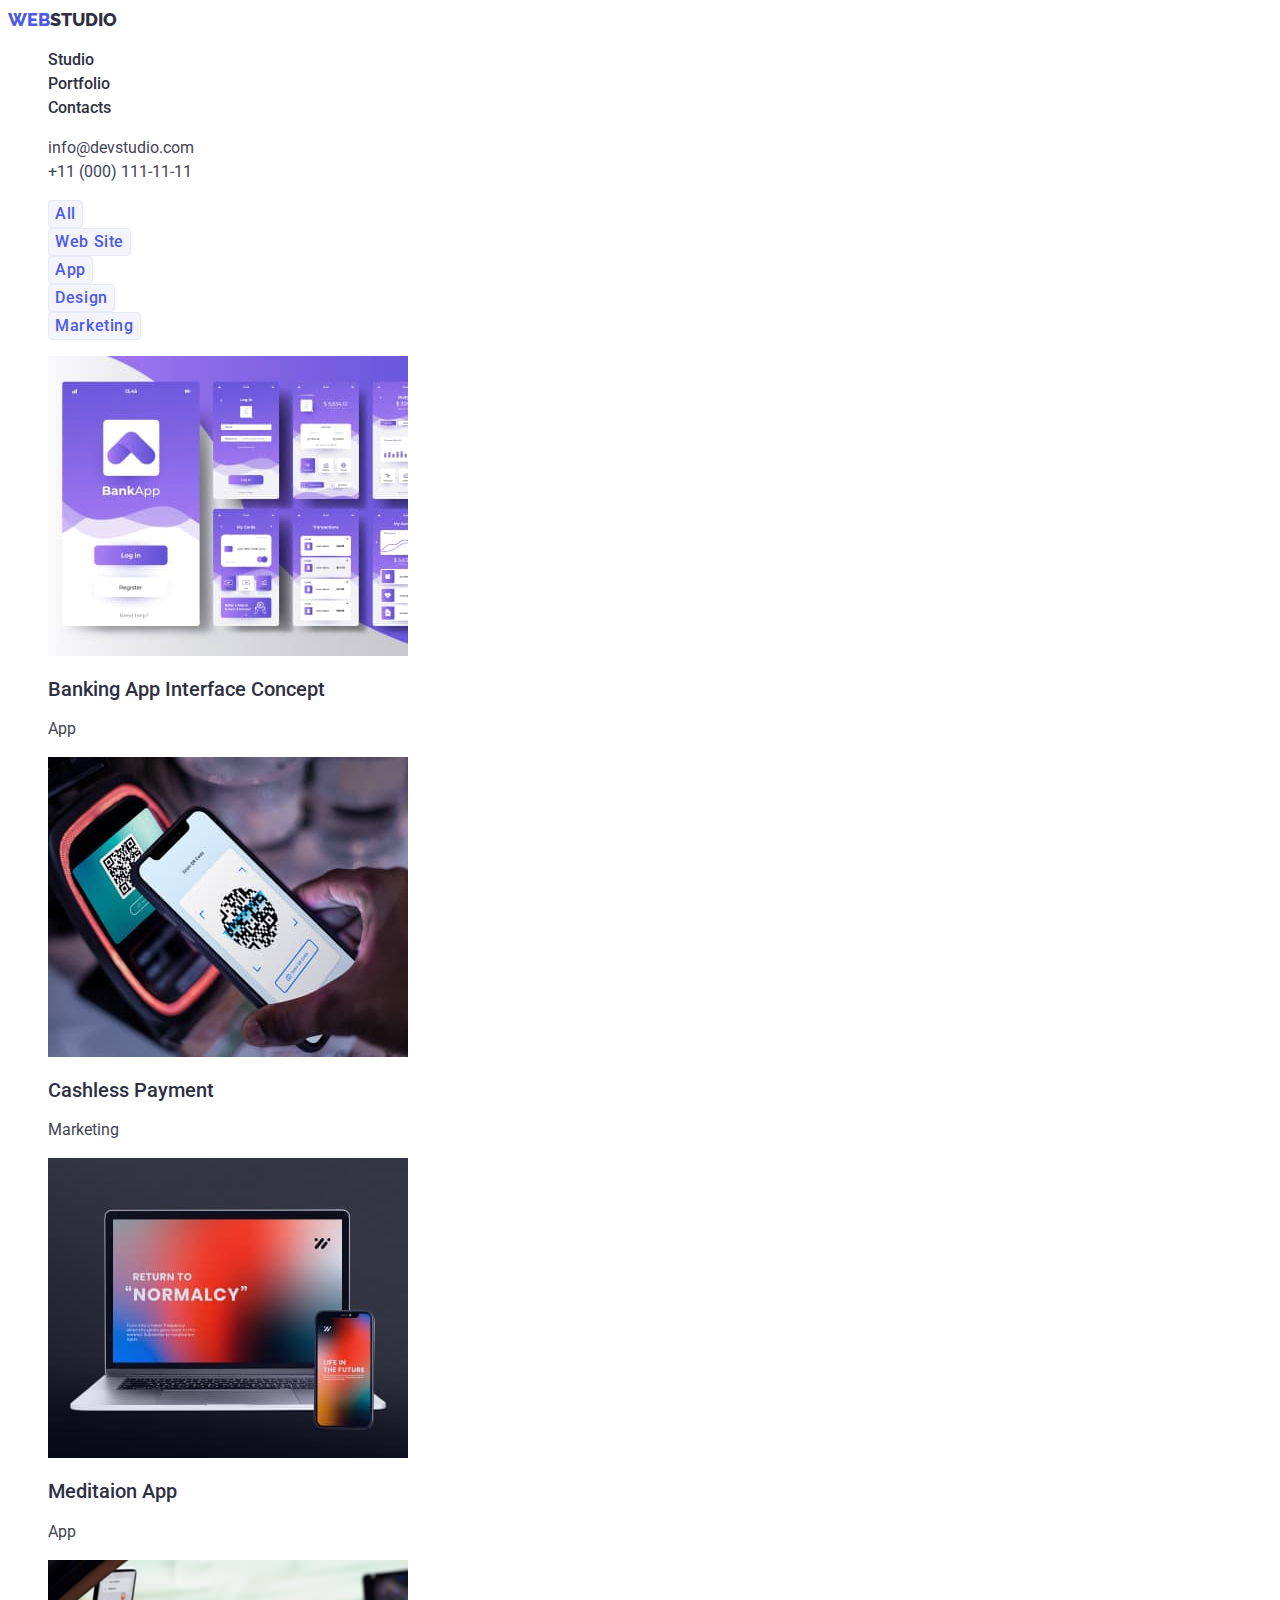
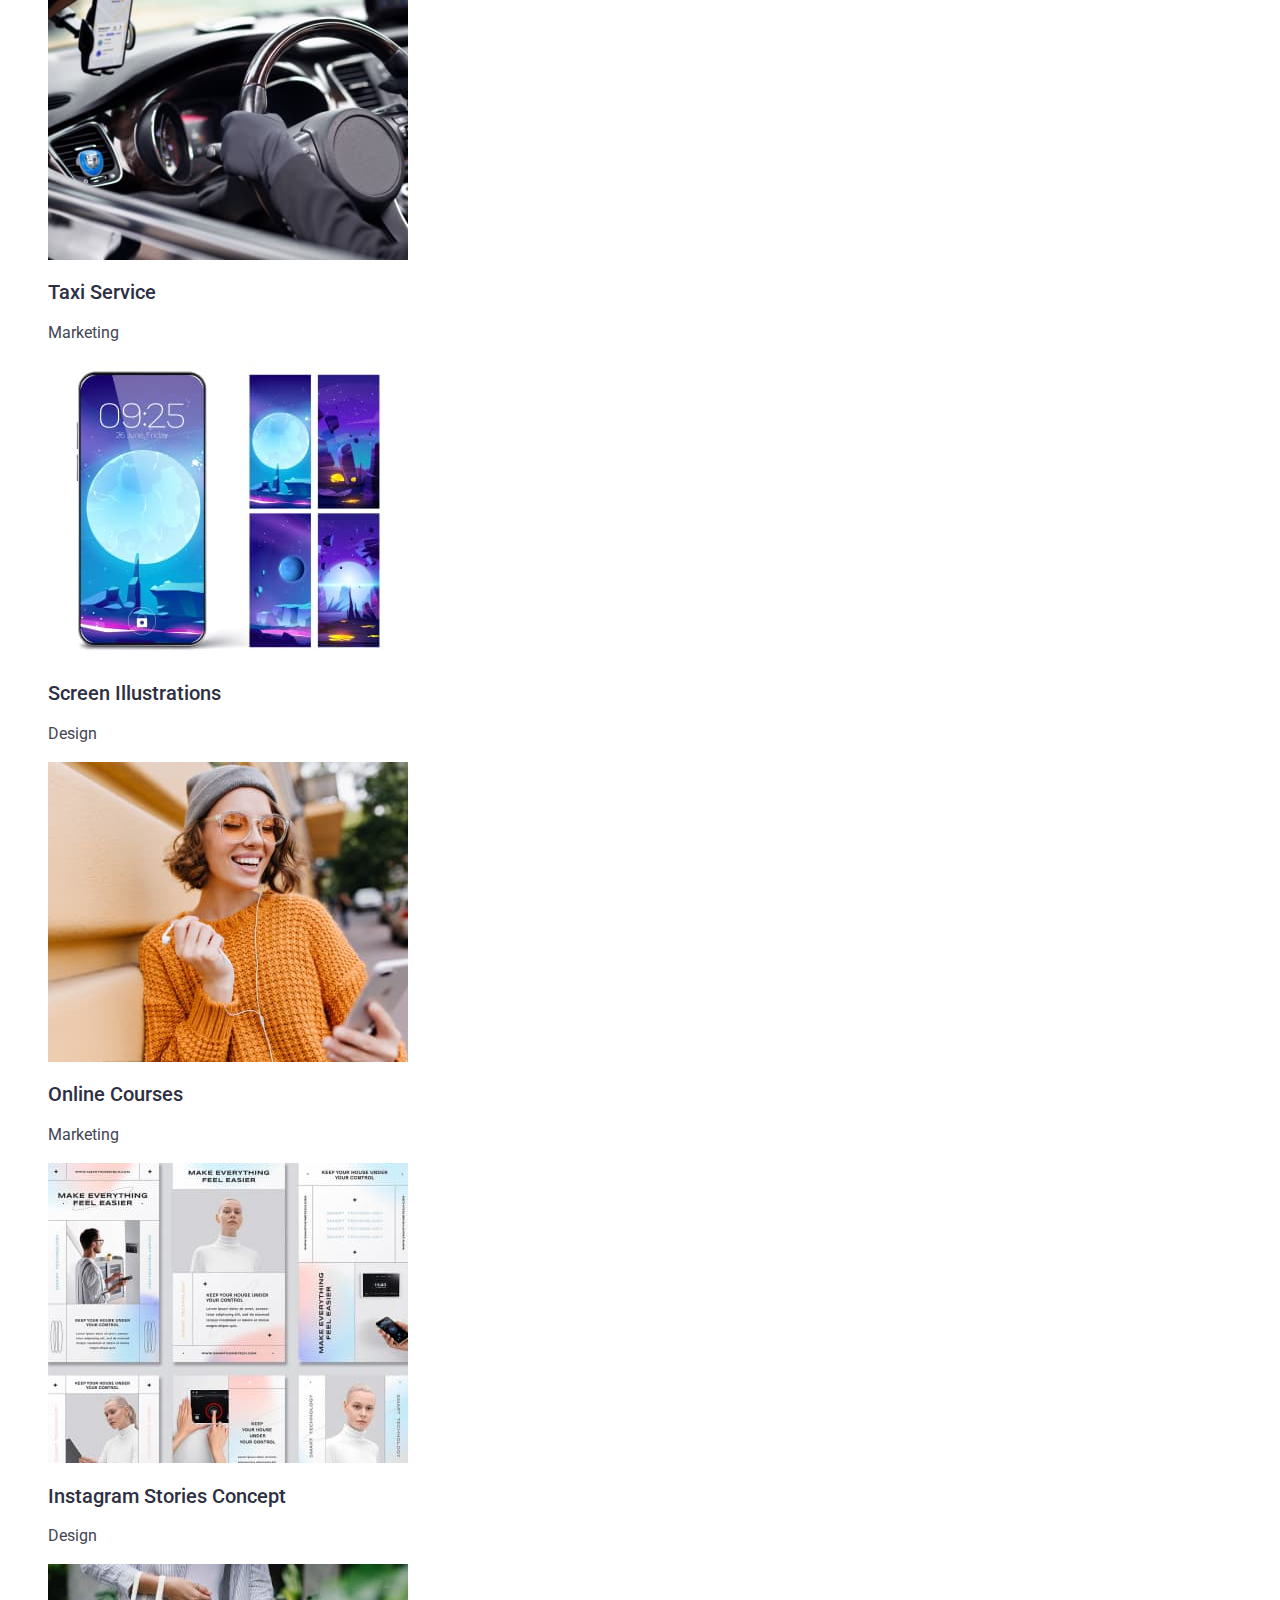
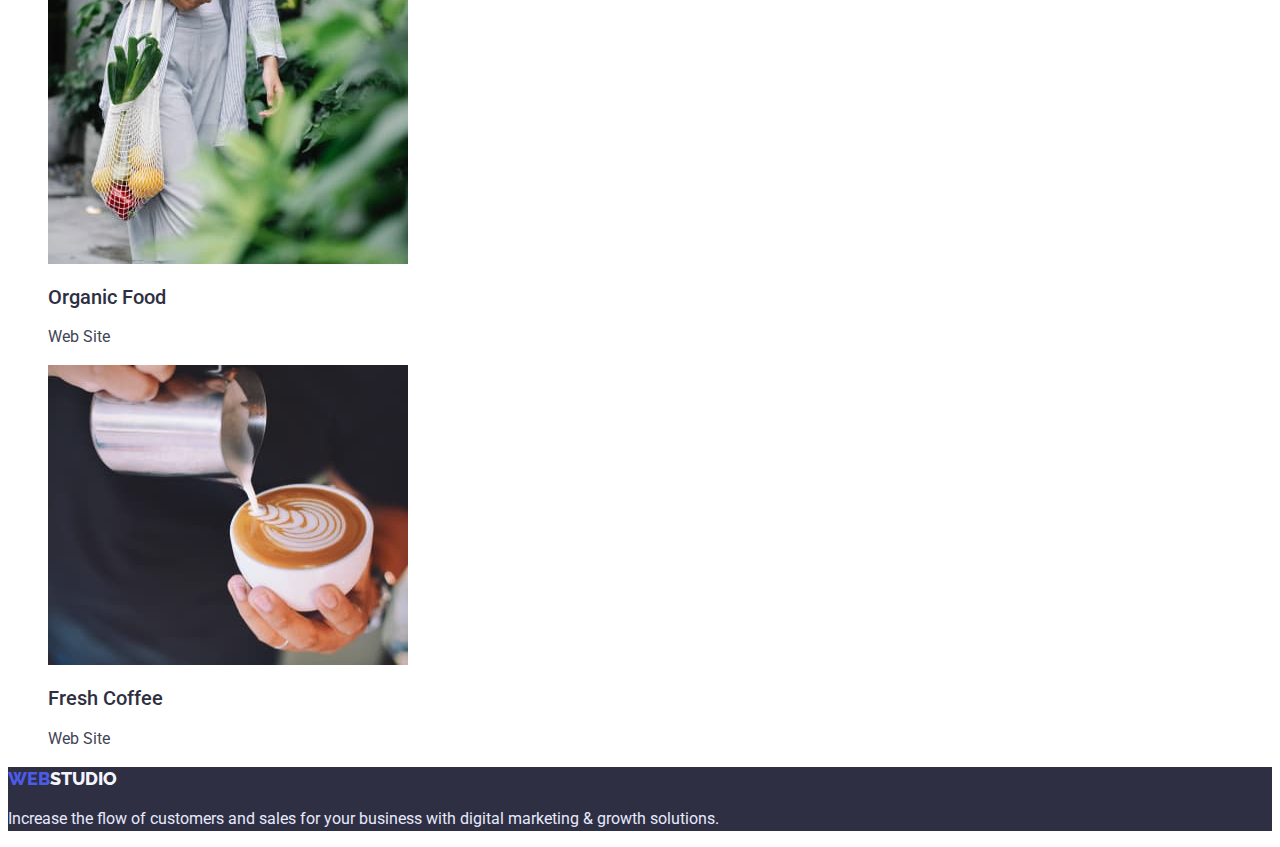
==== portfolio.html @ f4bda00a "Clone HW №2" ====
<!DOCTYPE html>
<html lang="en">
<head>
    <meta charset="UTF-8">
    <meta http-equiv="X-UA-Compatible" content="IE=edge">
    <meta name="viewport" content="width=device-width, initial-scale=1.0">
    <title>Portfolio</title>
    <!-- ====================== Attaching text styles. ====================== -->
    <link rel="preconnect" href="https://fonts.googleapis.com">
    <link rel="preconnect" href="https://fonts.gstatic.com" crossorigin>
    <link href="https://fonts.googleapis.com/css2?family=Raleway:wght@800&family=Roboto:wght@400;500;700;900&display=swap"
        rel="stylesheet">
    <!-- ====================== Attaching a styles file. ====================== -->
    <link rel="stylesheet" href="./css/styles.css">
</head>

<body class="page">
    
    <!-- ====================== Page header! ====================== -->
    <header class="page-header">

        <!-- Main navigation -->
        <nav>
            
            <!-- ====================== logo created as a text ====================== -->
            <a href="./index.html" class="link"><span class="logo-web">Web</span><span class="logo-studio-h">Studio</span></a>

            <!-- Main page navigation -->
            <ul class="site-nav link">
                <li><a href="./index.html" class="link medium-text">Studio</a></li>
                <li><a href="./portfolio.html" class="link medium-text">Portfolio</a></li>
                <li><a href="" class="link medium-text">Contacts</a></li>
            </ul>

        </nav>

        <!-- ====================== Contacts ====================== -->
       <address class="adress-nav">

            <ul class="auth-nav link">
                <li><a href="mailto:info@devstudio.com" class="link small-text">info@devstudio.com</a></li>
                <li><a href="tel:+110001111111" class="link small-text">+11 (000) 111-11-11</a></li>
            </ul>

       </address>

    </header>

    <!-- ====================== Main oraginal conten ====================== -->
    <main>

        <!-- ====================== Main section ====================== -->
        <section>

            <!-- ====================== Top menu filter ====================== -->
        <ul class="link">
            <li><button type="button" class="button-nav button-text">All</button></li>
            <li><button type="button" class="button-nav button-text">Web Site</button></li>
            <li><button type="button" class="button-nav button-text">App</button></li>
            <li><button type="button" class="button-nav button-text">Design</button></li>
            <li><button type="button" class="button-nav button-text">Marketing</button></li>
        </ul>
        
        <!-- Portfolio cards space -->
        <ul class="link">
            <li>
                <img src="./images/portfolio/bank-app.jpg" alt="banking applications" width="360" height="300">
                <h2 class="title-third">Banking App Interface Concept</h2>
                <p class="small-text">App</p>
            </li>
            <li>
                <img src="./images/portfolio/mobile-in-car.jpg" alt="mobile payments in the car" width="360" height="300">
                <h2 class="title-third">Cashless Payment</h2>
                <p class="small-text">Marketing</p>
            </li>
            <li>
                <img src="./images/portfolio/laptop.jpg" alt="laptop and phone" width="360" height="300">
                <h2 class="title-third">Meditaion App</h2>
                <p class="small-text">App</p>
            </li>
            <li>
                <img src="./images/portfolio/steering-wheel.jpg" alt="hands on the steering wheel" width="360" height="300">
                <h2 class="title-third">Taxi Service</h2>
                <p class="small-text">Marketing</p>
            </li>
            <li>
                <img src="./images/portfolio/mobile-pic.jpg" alt="pictures on the phone screen" width="360" height="300">
                <h2 class="title-third">Screen Illustrations</h2>
                <p class="small-text">Design</p>
            </li>
            <li>
                <img src="./images/portfolio/young-girl.jpg" alt="a girl with a phone in her hand" width="360" height="300">
                <h2 class="title-third">Online Courses</h2>
                <p class="small-text">Marketing</p>
            </li>
            <li>
                <img src="./images/portfolio/portret-pic.jpg" alt="design of stories for Instagram" width="360" height="300">
                <h2 class="title-third">Instagram Stories Concept</h2>
                <p class="small-text">Design</p>
            </li>
            <li>
                <img src="./images/portfolio/mesh-beg.jpg" alt="food in a mesh bag" width="360" height="300">
                <h2 class="title-third">Organic Food</h2>
                <p class="small-text">Web Site</p>
            </li>
            <li>
                <img src="./images/portfolio/cup-of-coffee.jpg" alt="cup of coffee in hand" width="360" height="300">
                <h2 class="title-third">Fresh Coffee</h2>
                <p class="small-text">Web Site</p>
            </li>
        </ul>
        </section>
        
    </main>

     <!-- ====================== Page footer! ====================== -->
     <footer class="bg-color-h-f">
        <a href="./index.html" class="link"><span class="logo-web">Web</span><span class="logo-studio-f">Studio</span></a>
        <p class="footer-text">
            Increase the flow of customers and sales for your business with digital marketing & growth solutions.
        </p>
    </footer>
</body>
</html>
---- css/styles.css ----
/* ====================== Stule Guide (colors) ====================== */

/* ====================== Оголошуємо змінні CSS ====================== */
:root {
    --primary-brand-color: #4D5AE5;
    --pressed-state-color: #404BBF;
    --hero-text-color: #ffffff;
    --dark-color: #2E2F42;
    --success-color: #31D0AA;
    --text-color: #434455;
    --subtle-text-color: #8E8F99;
    --accent-color: #E7E9FC;
    --light-colors: #F4F4FD;
    
}

/* ====================== Body global stylea ====================== */
body {
    font-family: 'roboto', sans-serif;
    color: var(--dark-color);
}

/* ====================== Text Guide ====================== */

/* Global main paramrters for text */
.main-text-style {
    font-style: normal;
    letter-spacing: 0.02em;
}

/* H1 style */
.title-first {
    font-size: 56px;
    line-height: 1.15;    
    color: var(--hero-text-color);
}

/* H2 style */
.title-second {
    font-size: 36px;
    line-height: 1.11;
    text-transform: capitalize;   
}

/* H3 style */
.title-third {
    font-weight: 500;
    font-size: 20px;
    line-height: 1.2;
}

/* Body text style */
.small-text {
    
    font-size: 16px;
    line-height: 1.5;
    color: var(--text-color);
}

/* Body text style */
.medium-text {
    font-weight: 500;
    font-size: 16px;
    line-height: 1.5;
    color: var(--dark-color);
}

/* Footer text */
.footer-text {
    
    font-size: 16px;
    line-height: 1.5;
    color: var(--accent-color);
}

/* ====================== main page hero button ====================== */

/* Button text style */
.button-text {
    font-family: 'Roboto', sans-serif;
    font-weight: 500;
    font-size: 16px;
    line-height: 1.5;
    letter-spacing: 0.04em; 
    color: var(--primary-brand-color);
}

/* Hero-button text style */
.hero-button {
    font-weight: 500;
    font-size: 16px;
    line-height: 1.5;
    letter-spacing: 0.04em; 
    color: var(--hero-text-color);
    background-color: var(--primary-brand-color);
    border: none;
    cursor: pointer;
}
/* ====================== logo ====================== */
.logo-web {
    font-family: 'Raleway', sans-serif;
    font-style: normal;
    font-weight: 800;
    font-size: 18px;
    line-height: 1.33;
    color: var(--primary-brand-color); 
    text-transform: uppercase;
}

.logo-studio-h {
    font-family: 'Raleway', sans-serif;
    font-style: normal;
    font-weight: 800;
    font-size: 18px;
    line-height: 1.33;
    color: var(--dark-color);
    text-transform: uppercase;
}

.logo-studio-f {
    font-family: 'Raleway', sans-serif;
    font-style: normal;
    font-weight: 800;
    font-size: 18px;
    line-height: 1.33;
    color: var(--light-colors);
    text-transform: uppercase;
}


/* ====================== BG section Colors ====================== */
/* Page header style */
.bg-color-h-f {
    background-color: var(--dark-color);
}

/* BG section Our Team */
.our-team-colors-bg {
    background-color: var(--light-colors);
}


/* ====================== Link ====================== */
/* Link style */
.link {
    font-style: normal;
    text-decoration: none;
    list-style: none;
}
/* ====================== Site Navigation ====================== */

.site-nav .link:hover,
.site-nav .link:focus {
    color: var(--dark-color);
}

/* A highlighted link to the active page */
.site-nav .carrent {
    color: green;
}

/* ====================== Adress Activation ====================== */

.adress-nav .link:hover,
.adress-nav .link:focus {
    color: var(--primary-brand-color);
}

/* ====================== Portfolio button menu navigation ====================== */

.button-nav {
    color: var(--primary-brand-color);
    background-color: var(--light-colors);
    border: 1px solid #E7E9FC;
    border-radius: 4px;
    cursor: pointer;
    font-family: 'Roboto', sans-serif;
}

.button-nav:hover,
.button-nav:focus {
    color: var(--hero-text-color);
    background-color: var(--pressed-state-color);
    border: none;
}
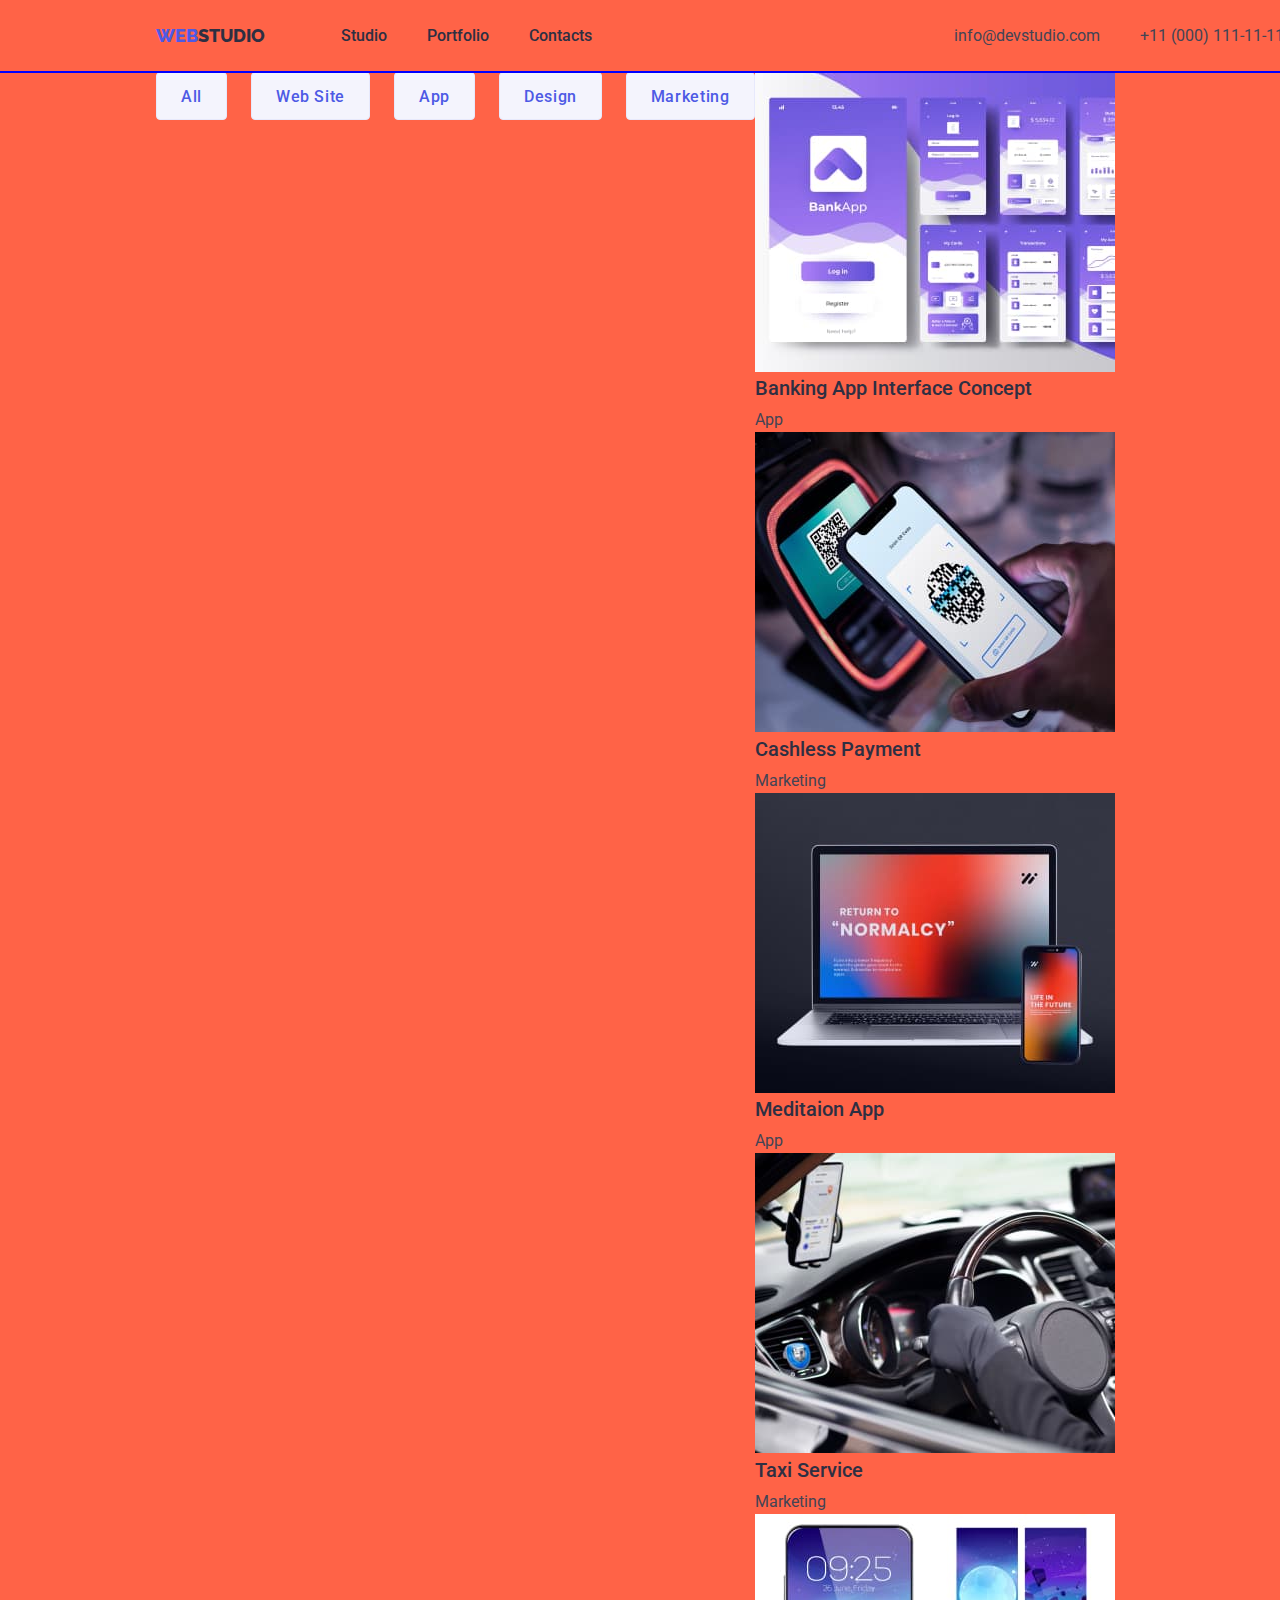
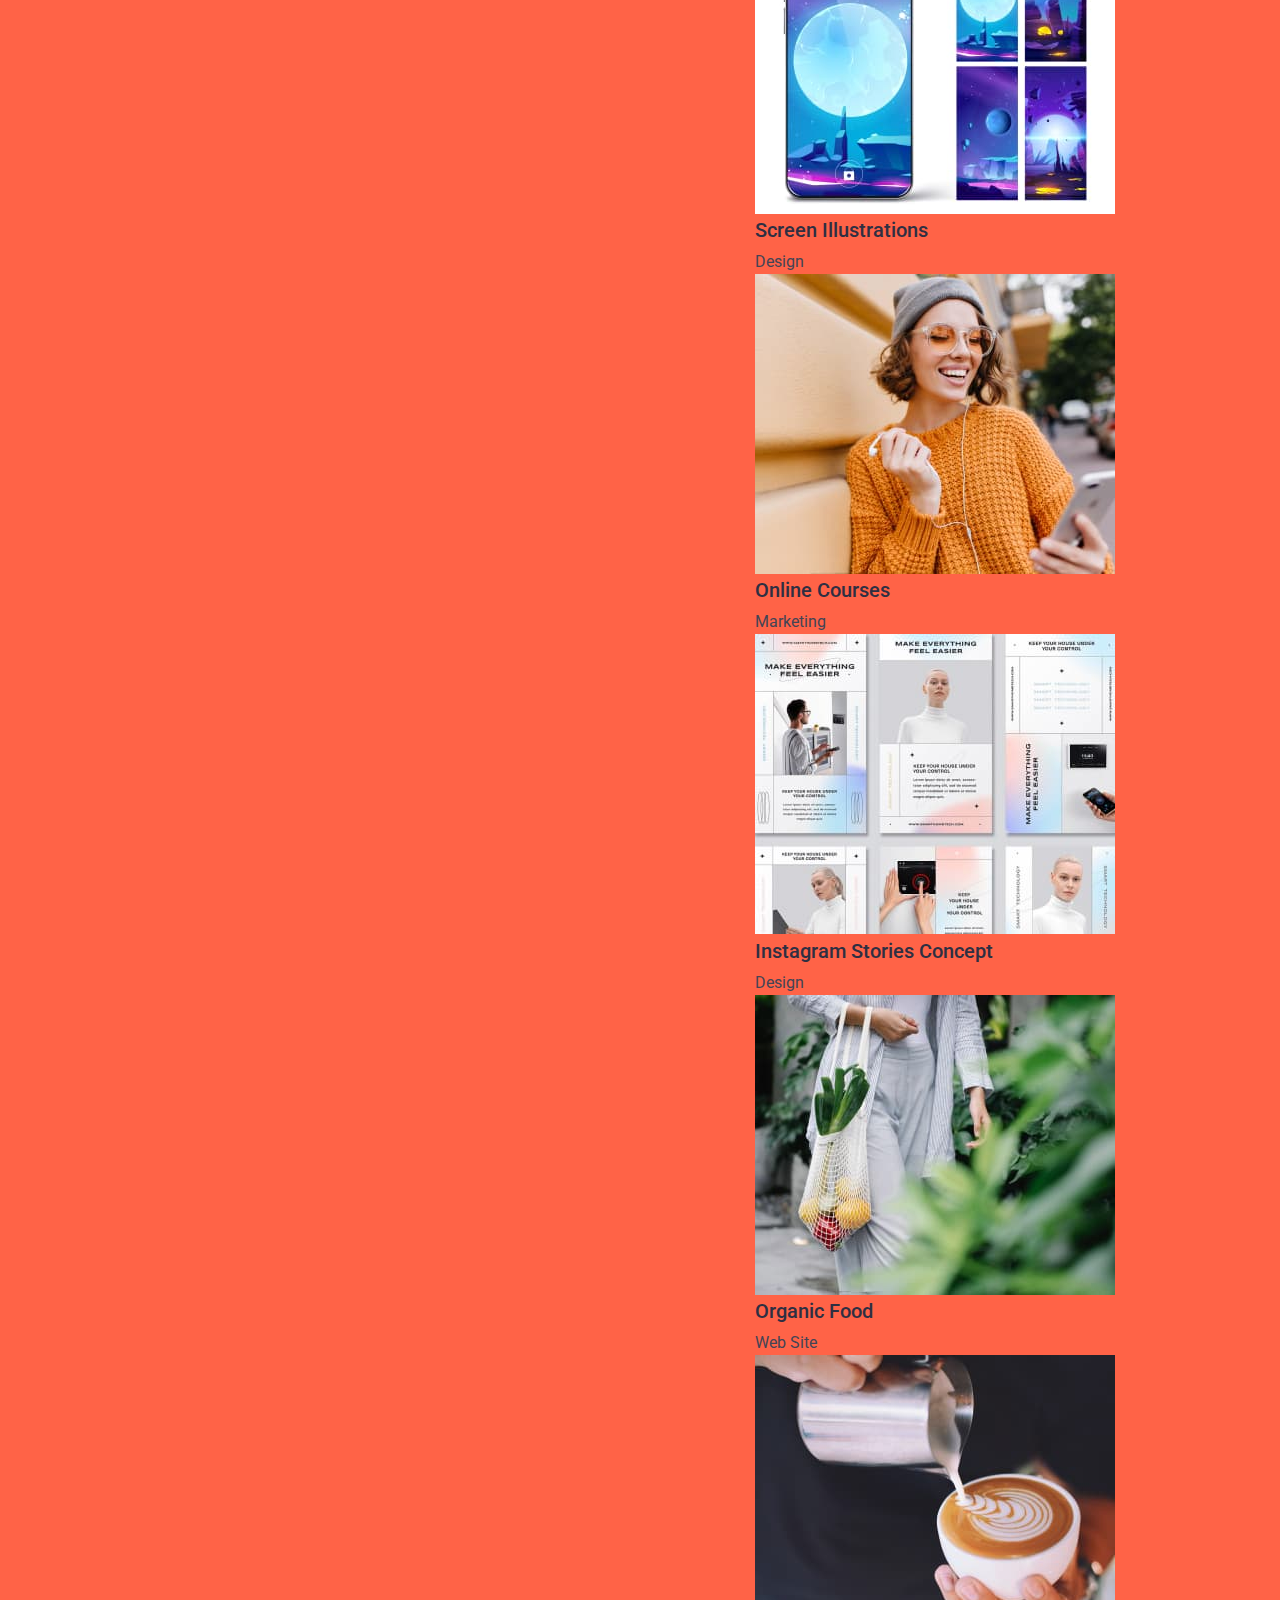
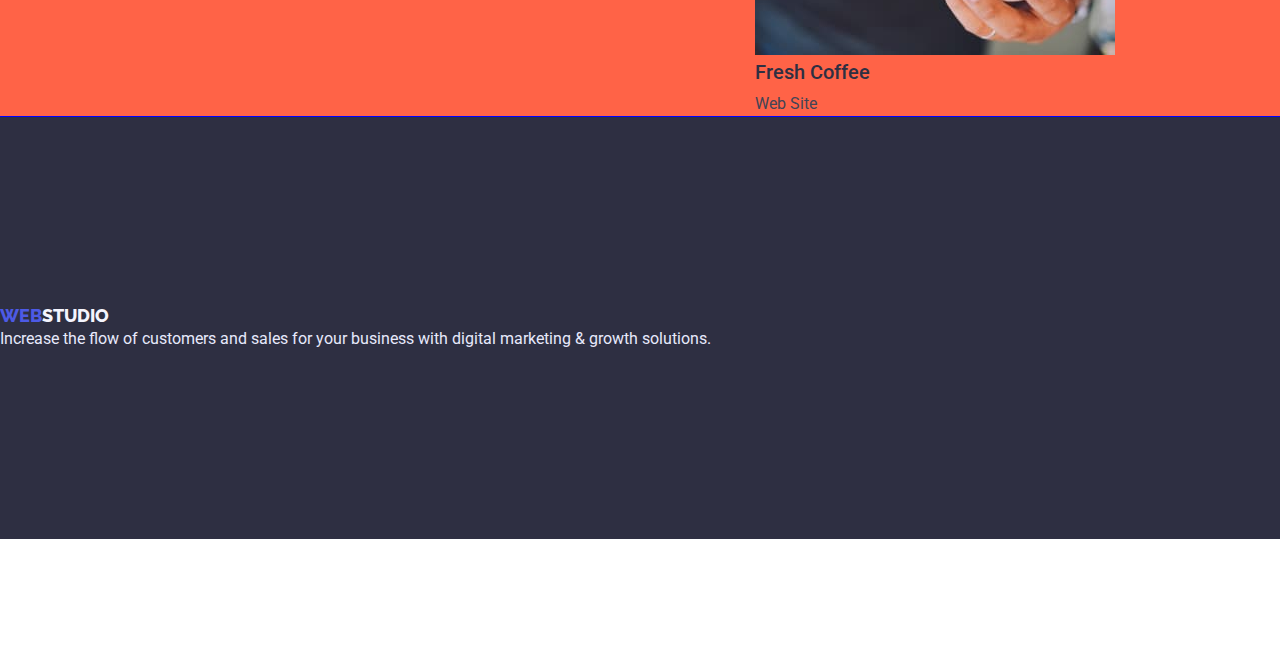
==== commit 7be08e43: "3/4 ГОЛОВНОЇ СТОРІНКИ" ====
--- a/portfolio.html
+++ b/portfolio.html
@@ -4,12 +4,14 @@
     <meta charset="UTF-8">
     <meta http-equiv="X-UA-Compatible" content="IE=edge">
     <meta name="viewport" content="width=device-width, initial-scale=1.0">
-    <title>Portfolio</title>
+    <title>goit-markup-hw-03</title>
     <!-- ====================== Attaching text styles. ====================== -->
     <link rel="preconnect" href="https://fonts.googleapis.com">
     <link rel="preconnect" href="https://fonts.gstatic.com" crossorigin>
     <link href="https://fonts.googleapis.com/css2?family=Raleway:wght@800&family=Roboto:wght@400;500;700;900&display=swap"
         rel="stylesheet">
+    <!-- ====================== Normalization. ====================== -->    
+    <link rel="stylesheet" href="https://cdnjs.cloudflare.com/ajax/libs/modern-normalize/1.1.0/modern-normalize.min.css">
     <!-- ====================== Attaching a styles file. ====================== -->
     <link rel="stylesheet" href="./css/styles.css">
 </head>
@@ -18,47 +20,47 @@
     
     <!-- ====================== Page header! ====================== -->
     <header class="page-header">
-
-        <!-- Main navigation -->
-        <nav>
+        <!-- ====================== Main navigation ====================== -->
+                  
+        <div class="main-nav container">
+            <nav class="main-nav">
+                <!-- ====================== logo created as a text ====================== -->
+                <a href="./index.html" class="link"><span class="logo-web">Web</span><span class="logo-studio-h">Studio</span></a>
             
-            <!-- ====================== logo created as a text ====================== -->
-            <a href="./index.html" class="link"><span class="logo-web">Web</span><span class="logo-studio-h">Studio</span></a>
-
-            <!-- Main page navigation -->
-            <ul class="site-nav link">
-                <li><a href="./index.html" class="link medium-text">Studio</a></li>
-                <li><a href="./portfolio.html" class="link medium-text">Portfolio</a></li>
-                <li><a href="" class="link medium-text">Contacts</a></li>
-            </ul>
-
-        </nav>
-
-        <!-- ====================== Contacts ====================== -->
-       <address class="adress-nav">
-
-            <ul class="auth-nav link">
-                <li><a href="mailto:info@devstudio.com" class="link small-text">info@devstudio.com</a></li>
-                <li><a href="tel:+110001111111" class="link small-text">+11 (000) 111-11-11</a></li>
-            </ul>
-
-       </address>
-
-    </header>
+                    <!-- ====================== Main page navigation ====================== -->
+                    <ul class="site-nav link">
+                        <li class="item"><a href="./index.html" class="link medium-text">Studio</a></li> 
+                        <li class="item"><a href="./portfolio.html" class="link medium-text">Portfolio</a></li>
+                        <li class="item"><a href="" class="link medium-text">Contacts</a></li>
+                    </ul>
+            </nav>
+                    
+                    <!-- ====================== Contacts ====================== -->
+            
+            <address class="adress-nav">
+                
+                    <ul class="auth-nav link">
+                        <li class="item"><a href="mailto:info@devstudio.com" class="link small-text carrent">info@devstudio.com</a></li>
+                         <li class="item"><a href="tel:+110001111111" class="link small-text carrent">+11 (000) 111-11-11</a></li>
+                    </ul>
+                
+            </address>
+        </div >
+        
 
     <!-- ====================== Main oraginal conten ====================== -->
     <main>
 
         <!-- ====================== Main section ====================== -->
-        <section>
+        <section class="container">
 
             <!-- ====================== Top menu filter ====================== -->
-        <ul class="link">
-            <li><button type="button" class="button-nav button-text">All</button></li>
-            <li><button type="button" class="button-nav button-text">Web Site</button></li>
-            <li><button type="button" class="button-nav button-text">App</button></li>
-            <li><button type="button" class="button-nav button-text">Design</button></li>
-            <li><button type="button" class="button-nav button-text">Marketing</button></li>
+        <ul class="btm link">
+            <li class="item"><button type="button" class="button-nav button-text">All</button></li>
+            <li class="item"><button type="button" class="button-nav button-text">Web Site</button></li>
+            <li class="item"><button type="button" class="button-nav button-text">App</button></li>
+            <li class="item"><button type="button" class="button-nav button-text">Design</button></li>
+            <li class="item"><button type="button" class="button-nav button-text">Marketing</button></li>
         </ul>
         
         <!-- Portfolio cards space -->
--- a/css/styles.css
+++ b/css/styles.css
@@ -15,11 +15,40 @@
 }
 
 /* ====================== Body global stylea ====================== */
+html {
+    box-sizing: border-box;
+}
+
+*,
+*::before,
+*::after {
+    box-sizing: inherit;
+}
+
 body {
     font-family: 'roboto', sans-serif;
     color: var(--dark-color);
 }
 
+h1, h2, h3, p {
+    margin-top: 0px;
+    margin-bottom: 0px;
+}
+
+ul, ol {
+    margin-top: 0px;
+    margin-bottom: 0px;
+    padding-left: 0px;
+}
+
+.section {
+    padding-top: 0px;
+    padding-bottom: 120px;
+}
+
+.section-title-center {
+    text-align: center;
+}
 /* ====================== Text Guide ====================== */
 
 /* Global main paramrters for text */
@@ -29,14 +58,29 @@
 }
 
 /* H1 style */
-.title-first {
+.hero-title {
+    
+    margin-top: 0px;
+    margin-bottom: 0px;
     font-size: 56px;
     line-height: 1.15;    
     color: var(--hero-text-color);
+    
+
+    
+    
+    /* background-color: red; */
+}
+
+.fool-title {
+    padding-bottom: 48px;
 }
 
 /* H2 style */
 .title-second {
+    padding-top: 120px;
+    padding-bottom: 72px;
+
     font-size: 36px;
     line-height: 1.11;
     text-transform: capitalize;   
@@ -44,6 +88,8 @@
 
 /* H3 style */
 .title-third {
+    margin-top: 0px;
+    margin-bottom: 8px;
     font-weight: 500;
     font-size: 20px;
     line-height: 1.2;
@@ -51,13 +97,15 @@
 
 /* Body text style */
 .small-text {
-    
+    margin-top: 0px;
+    margin-bottom: 0px;
+
     font-size: 16px;
     line-height: 1.5;
     color: var(--text-color);
 }
 
-/* Body text style */
+/* Body text style 2 */
 .medium-text {
     font-weight: 500;
     font-size: 16px;
@@ -87,6 +135,13 @@
 
 /* Hero-button text style */
 .hero-button {
+    display: block;
+    margin-left: auto;
+    margin-right: auto;
+    /* margin-bottom: 120px; */
+    padding: 16px 32px;
+
+
     font-weight: 500;
     font-size: 16px;
     line-height: 1.5;
@@ -131,6 +186,9 @@
 /* ====================== BG section Colors ====================== */
 /* Page header style */
 .bg-color-h-f {
+    padding-top: 188px;
+    padding-bottom: 188px;
+    margin-bottom: 120px;
     background-color: var(--dark-color);
 }
 
@@ -146,35 +204,160 @@
     font-style: normal;
     text-decoration: none;
     list-style: none;
+    padding: 0px;
+    margin: 0px;
 }
 /* ====================== Site Navigation ====================== */
+
+/* .container {
+    width: 1152px;
+    padding-left: 12px;
+    padding-right: 12px;
+    margin-left: auto;
+    margin-right: auto; 
+} */
+.page-header {
+    background-color: var(--light-colors);
+}
+
+.container {
+    display: flex;
+    margin-left: auto;
+    margin-right: auto;
+    padding: 0px 156px;
+    width: 1440px;
+
+
+
+    background-color: tomato;
+    outline: 1px solid blue;
+}
+
+/* Main mav */
+
+.main-nav {
+    display: flex;
+    align-items: center;
+    /* margin-left: 156px; */
+}
+
+.site-nav {
+    display: flex;
+    margin-left: 76px;
+}
+
+.site-nav .item {
+    
+    /* background-color: teal; */
+    
+}
+
+.site-nav .item + .item {
+    margin-left: 40px;
+}
+
+.site-nav .link {
+    display: block;
+    padding-top: 24px;
+    padding-bottom: 24px;
+}
 
 .site-nav .link:hover,
 .site-nav .link:focus {
-    color: var(--dark-color);
+    color: var(--primary-brand-color);
 }
 
 /* A highlighted link to the active page */
 .site-nav .carrent {
-    color: green;
-}
+    color: blue;
+}
+/* ====================== Hero ====================== */
+
+
+
+/* ====================== Section 2 Переваги ====================== */
+
+.invisible {
+    margin-top: 0px;
+    margin-bottom: 0px;
+}
+
+.privileges {
+    display: flex;
+    /* margin-bottom: 120px; */
+}
+
+.privileges .item + .item {
+    margin-left: 24px;
+}
+
+/* ====================== Section 3 What are we doing ====================== */
+
+.photo {
+    display: flex;
+}
+
+.photo .item + .item {
+    margin-left: 24px;
+}
+
+/* ====================== Section  Our Team ====================== */
+
+/* .team-cards .item + .item {
+    margin-left: 24px;
+} */
 
 /* ====================== Adress Activation ====================== */
+
+.adress-nav {
+    margin-left: auto;
+    /* margin-right: 156px; */
+    display: flex;
+}
 
 .adress-nav .link:hover,
 .adress-nav .link:focus {
     color: var(--primary-brand-color);
 }
 
+.auth-nav .item {
+    /* background-color: tomato; */
+}
+
+.auth-nav {
+    display: flex;
+}
+
+.auth-nav .link {
+    display: block;
+    padding-top: 24px;
+    padding-bottom: 24px;
+}
+.auth-nav .item + .item {
+    margin-left: 40px;
+}
 /* ====================== Portfolio button menu navigation ====================== */
 
+.btm {
+    display: flex;
+}
+
+.btm .item + .item {
+    margin-left: 24px;
+}
+
 .button-nav {
+    display: inline-block;
+    padding: 12px 24px;
+
+    height: 48px;
     color: var(--primary-brand-color);
     background-color: var(--light-colors);
     border: 1px solid #E7E9FC;
     border-radius: 4px;
     cursor: pointer;
     font-family: 'Roboto', sans-serif;
+    text-align: center;
 }
 
 .button-nav:hover,
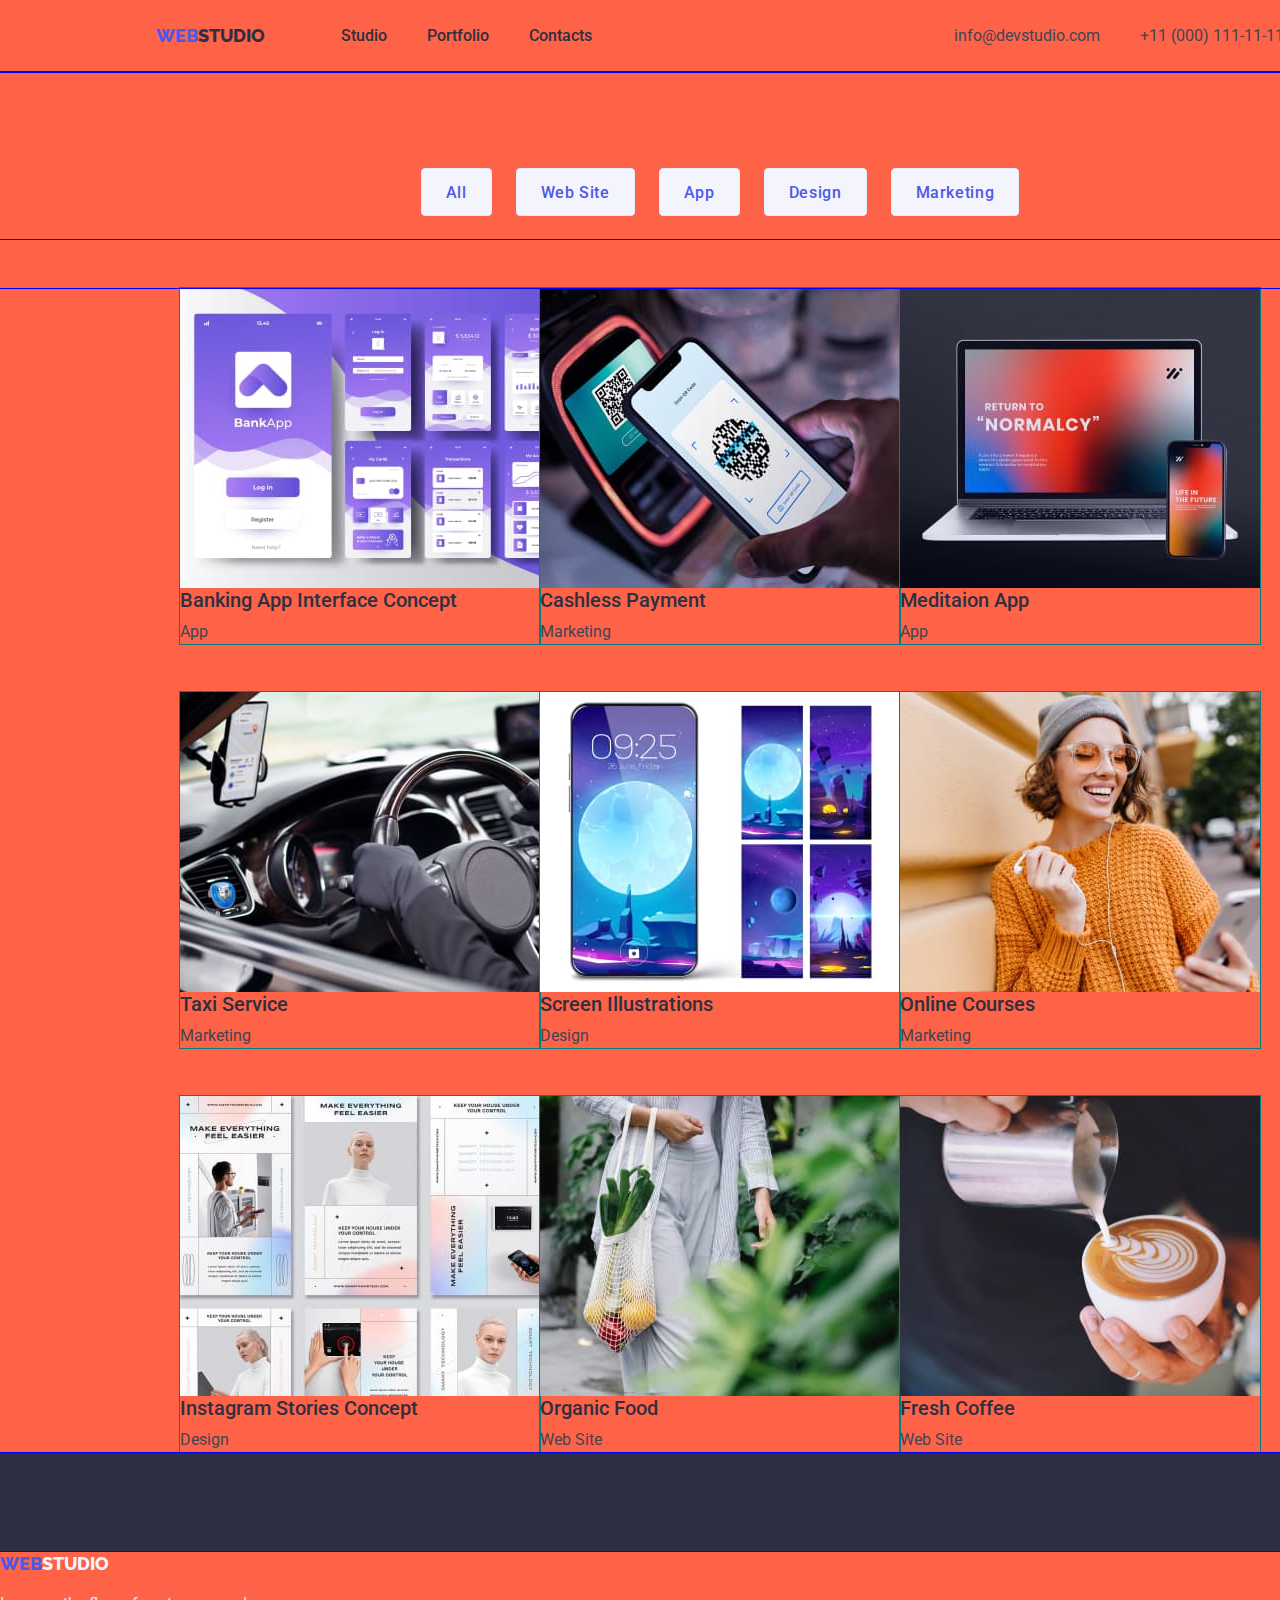
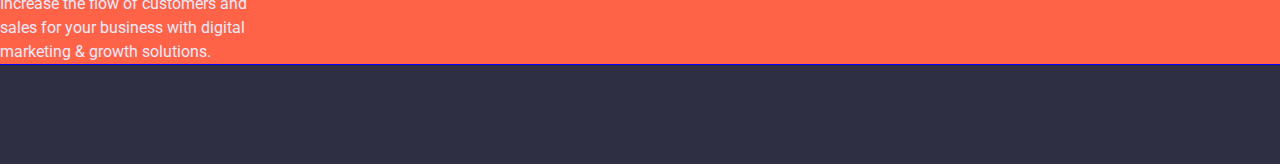
==== commit 053897b9: "2/3 Portfolio" ====
--- a/portfolio.html
+++ b/portfolio.html
@@ -52,75 +52,92 @@
     <main>
 
         <!-- ====================== Main section ====================== -->
-        <section class="container">
+        <section>
 
             <!-- ====================== Top menu filter ====================== -->
-        <ul class="btm link">
-            <li class="item"><button type="button" class="button-nav button-text">All</button></li>
-            <li class="item"><button type="button" class="button-nav button-text">Web Site</button></li>
-            <li class="item"><button type="button" class="button-nav button-text">App</button></li>
-            <li class="item"><button type="button" class="button-nav button-text">Design</button></li>
-            <li class="item"><button type="button" class="button-nav button-text">Marketing</button></li>
-        </ul>
+        <div class="container-b">
+            <ul class="btm link">
+                <li class="item"><button type="button" class="button-nav button-text">All</button></li>
+                <li class="item"><button type="button" class="button-nav button-text">Web Site</button></li>
+                <li class="item"><button type="button" class="button-nav button-text">App</button></li>
+                <li class="item"><button type="button" class="button-nav button-text">Design</button></li>
+                <li class="item"><button type="button" class="button-nav button-text">Marketing</button></li>
+            </ul>
+        </div>
         
         <!-- Portfolio cards space -->
-        <ul class="link">
-            <li>
-                <img src="./images/portfolio/bank-app.jpg" alt="banking applications" width="360" height="300">
-                <h2 class="title-third">Banking App Interface Concept</h2>
-                <p class="small-text">App</p>
-            </li>
-            <li>
-                <img src="./images/portfolio/mobile-in-car.jpg" alt="mobile payments in the car" width="360" height="300">
-                <h2 class="title-third">Cashless Payment</h2>
-                <p class="small-text">Marketing</p>
-            </li>
-            <li>
-                <img src="./images/portfolio/laptop.jpg" alt="laptop and phone" width="360" height="300">
-                <h2 class="title-third">Meditaion App</h2>
-                <p class="small-text">App</p>
-            </li>
-            <li>
-                <img src="./images/portfolio/steering-wheel.jpg" alt="hands on the steering wheel" width="360" height="300">
-                <h2 class="title-third">Taxi Service</h2>
-                <p class="small-text">Marketing</p>
-            </li>
-            <li>
-                <img src="./images/portfolio/mobile-pic.jpg" alt="pictures on the phone screen" width="360" height="300">
-                <h2 class="title-third">Screen Illustrations</h2>
-                <p class="small-text">Design</p>
-            </li>
-            <li>
-                <img src="./images/portfolio/young-girl.jpg" alt="a girl with a phone in her hand" width="360" height="300">
-                <h2 class="title-third">Online Courses</h2>
-                <p class="small-text">Marketing</p>
-            </li>
-            <li>
-                <img src="./images/portfolio/portret-pic.jpg" alt="design of stories for Instagram" width="360" height="300">
-                <h2 class="title-third">Instagram Stories Concept</h2>
-                <p class="small-text">Design</p>
-            </li>
-            <li>
-                <img src="./images/portfolio/mesh-beg.jpg" alt="food in a mesh bag" width="360" height="300">
-                <h2 class="title-third">Organic Food</h2>
-                <p class="small-text">Web Site</p>
-            </li>
-            <li>
-                <img src="./images/portfolio/cup-of-coffee.jpg" alt="cup of coffee in hand" width="360" height="300">
-                <h2 class="title-third">Fresh Coffee</h2>
-                <p class="small-text">Web Site</p>
-            </li>
-        </ul>
+        <!-- <div class="container-net"> -->
+            <ul class="container-net link">
+                <li class="item">
+                    <img src="./images/portfolio/bank-app.jpg" alt="banking applications" width="360" height="300">
+                    <h2 class="title-third">Banking App Interface Concept</h2>
+                    <p class="small-text">App</p>
+                </li>
+
+                <li class="item">
+                    <img src="./images/portfolio/mobile-in-car.jpg" alt="mobile payments in the car" width="360" height="300">
+                    <h2 class="title-third">Cashless Payment</h2>
+                    <p class="small-text">Marketing</p>
+                </li>
+
+                <li class="item">
+                    <img src="./images/portfolio/laptop.jpg" alt="laptop and phone" width="360" height="300">
+                    <h2 class="title-third">Meditaion App</h2>
+                    <p class="small-text">App</p>
+                </li>
+
+                <li class="item">
+                    <img src="./images/portfolio/steering-wheel.jpg" alt="hands on the steering wheel" width="360" height="300">
+                    <h2 class="title-third">Taxi Service</h2>
+                    <p class="small-text">Marketing</p>
+                </li>
+
+                <li class="item">
+                    <img src="./images/portfolio/mobile-pic.jpg" alt="pictures on the phone screen" width="360" height="300">
+                    <h2 class="title-third">Screen Illustrations</h2>
+                    <p class="small-text">Design</p>
+                </li>
+                <li class="item">
+                    <img src="./images/portfolio/young-girl.jpg" alt="a girl with a phone in her hand" width="360" height="300">
+                    <h2 class="title-third">Online Courses</h2>
+                    <p class="small-text">Marketing</p>
+                </li>
+
+                <li class="item">
+                    <img src="./images/portfolio/portret-pic.jpg" alt="design of stories for Instagram" width="360" height="300">
+                    <h2 class="title-third">Instagram Stories Concept</h2>
+                    <p class="small-text">Design</p>
+                </li>
+
+                <li class="item">
+                    <img src="./images/portfolio/mesh-beg.jpg" alt="food in a mesh bag" width="360" height="300">
+                    <h2 class="title-third">Organic Food</h2>
+                    <p class="small-text">Web Site</p>
+                </li>
+
+                <li class="item">
+                    <img src="./images/portfolio/cup-of-coffee.jpg" alt="cup of coffee in hand" width="360" height="300">
+                    <h2 class="title-third">Fresh Coffee</h2>
+                    <p class="small-text">Web Site</p>
+                </li>
+            </ul>
+        <!-- </div> -->
         </section>
         
     </main>
 
-     <!-- ====================== Page footer! ====================== -->
-     <footer class="bg-color-h-f">
-        <a href="./index.html" class="link"><span class="logo-web">Web</span><span class="logo-studio-f">Studio</span></a>
-        <p class="footer-text">
-            Increase the flow of customers and sales for your business with digital marketing & growth solutions.
-        </p>
+    <!-- ====================== Page footer! ====================== -->
+    <footer class="bg-color-f">
+        
+        <div class="container-f">
+            <vid class="logo">
+                <a href="./index.html" class="link"><span class="logo-web">Web</span><span class="logo-studio-f">Studio</span></a>
+                <p class="footer-text">
+                    Increase the flow of customers and <br> sales for your business with digital <br> marketing & growth solutions.
+                </p>
+            </vid>
+        </div>
+          
     </footer>
 </body>
 </html>--- a/css/styles.css
+++ b/css/styles.css
@@ -41,6 +41,14 @@
     padding-left: 0px;
 }
 
+img {
+    display: block;
+}
+
+button {
+    cursor: pointer;
+}
+
 .section {
     padding-top: 0px;
     padding-bottom: 120px;
@@ -78,7 +86,7 @@
 
 /* H2 style */
 .title-second {
-    padding-top: 120px;
+    
     padding-bottom: 72px;
 
     font-size: 36px;
@@ -115,10 +123,12 @@
 
 /* Footer text */
 .footer-text {
-    
+    /* text-align: left; */
+    padding-top: 16px;
     font-size: 16px;
     line-height: 1.5;
     color: var(--accent-color);
+
 }
 
 /* ====================== main page hero button ====================== */
@@ -170,6 +180,7 @@
     line-height: 1.33;
     color: var(--dark-color);
     text-transform: uppercase;
+    
 }
 
 .logo-studio-f {
@@ -185,15 +196,24 @@
 
 /* ====================== BG section Colors ====================== */
 /* Page header style */
-.bg-color-h-f {
+.bg-color-h {
     padding-top: 188px;
     padding-bottom: 188px;
     margin-bottom: 120px;
     background-color: var(--dark-color);
 }
 
+.bg-color-f {
+    padding-top: 100px;
+    padding-bottom: 100px;
+    /* margin-bottom: 120px; */
+    background-color: var(--dark-color);
+    
+}
+
 /* BG section Our Team */
 .our-team-colors-bg {
+    padding-top: 120px;
     background-color: var(--light-colors);
 }
 
@@ -209,15 +229,15 @@
 }
 /* ====================== Site Navigation ====================== */
 
-/* .container {
-    width: 1152px;
-    padding-left: 12px;
-    padding-right: 12px;
-    margin-left: auto;
-    margin-right: auto; 
-} */
+.site-nav .container {
+    /* display: flex; */
+    /* border-bottom: 1px solid #E7E9FC; */
+}
+
 .page-header {
+    
     background-color: var(--light-colors);
+    /* border-bottom: 1px solid #E7E9FC; */
 }
 
 .container {
@@ -226,7 +246,7 @@
     margin-right: auto;
     padding: 0px 156px;
     width: 1440px;
-
+    
 
 
     background-color: tomato;
@@ -238,18 +258,12 @@
 .main-nav {
     display: flex;
     align-items: center;
-    /* margin-left: 156px; */
+    /* border-bottom: 1px solid #E7E9FC; */
 }
 
 .site-nav {
     display: flex;
     margin-left: 76px;
-}
-
-.site-nav .item {
-    
-    /* background-color: teal; */
-    
 }
 
 .site-nav .item + .item {
@@ -273,7 +287,9 @@
 }
 /* ====================== Hero ====================== */
 
-
+/* .hero {
+    width: 1440px;
+} */
 
 /* ====================== Section 2 Переваги ====================== */
 
@@ -301,11 +317,40 @@
     margin-left: 24px;
 }
 
-/* ====================== Section  Our Team ====================== */
-
-/* .team-cards .item + .item {
-    margin-left: 24px;
-} */
+/* ====================== Section 4 Our Team ====================== */
+
+.team-cards {
+    display: flex;
+}
+
+.team-cards .item + .item {
+    margin-left: 24px;
+}
+
+
+.card-description {
+    padding-top: 32px;
+    padding-bottom: 32px;
+}
+
+/* ====================== Footer ====================== */
+
+.container-f {
+    display: flex;
+    margin-left: auto;
+    margin-right: auto;
+    width: 1440px;
+
+
+
+    background-color: tomato;
+    outline: 1px solid blue;
+}
+
+.logo-footer {
+    padding-bottom: 16px;
+    display: block;
+}
 
 /* ====================== Adress Activation ====================== */
 
@@ -338,8 +383,24 @@
 }
 /* ====================== Portfolio button menu navigation ====================== */
 
+.container-b {
+    display: flex;
+    margin-left: auto;
+    margin-right: auto;
+    justify-content: center;
+    padding-top: 96px;
+    padding-bottom: 72px;
+    width: 1440px;
+
+
+
+    background-color: tomato;
+    outline: 1px solid blue;
+}
+
 .btm {
     display: flex;
+    justify-content: center;
 }
 
 .btm .item + .item {
@@ -364,7 +425,43 @@
 .button-nav:focus {
     color: var(--hero-text-color);
     background-color: var(--pressed-state-color);
-    border: none;
-}
-
-
+    border: 1px solid transparent;
+}
+
+/* ====================== Portfolio cards net ====================== */
+
+.container-net {
+    
+    flex-wrap: wrap;
+
+    display: flex;
+    margin-left: auto;
+    margin-right: auto;
+    margin-top: -48px;
+    /* margin-top: -48px; */
+    padding: 0px 156px;
+    width: 1440px;
+    
+
+
+    background-color: tomato;
+    outline: 1px solid blue;
+}
+
+.container-net > .item {
+    outline: 1px solid teal;
+
+    flex-basis: calc(100%/3 - 24px);
+
+    
+    margin-top: 48px;
+    
+}
+
+.container-net .item:nth-child(3n+1) {
+    margin-left: 24px;
+}
+
+/* .container-net .item + .item {
+    margin-left: 24px;
+} */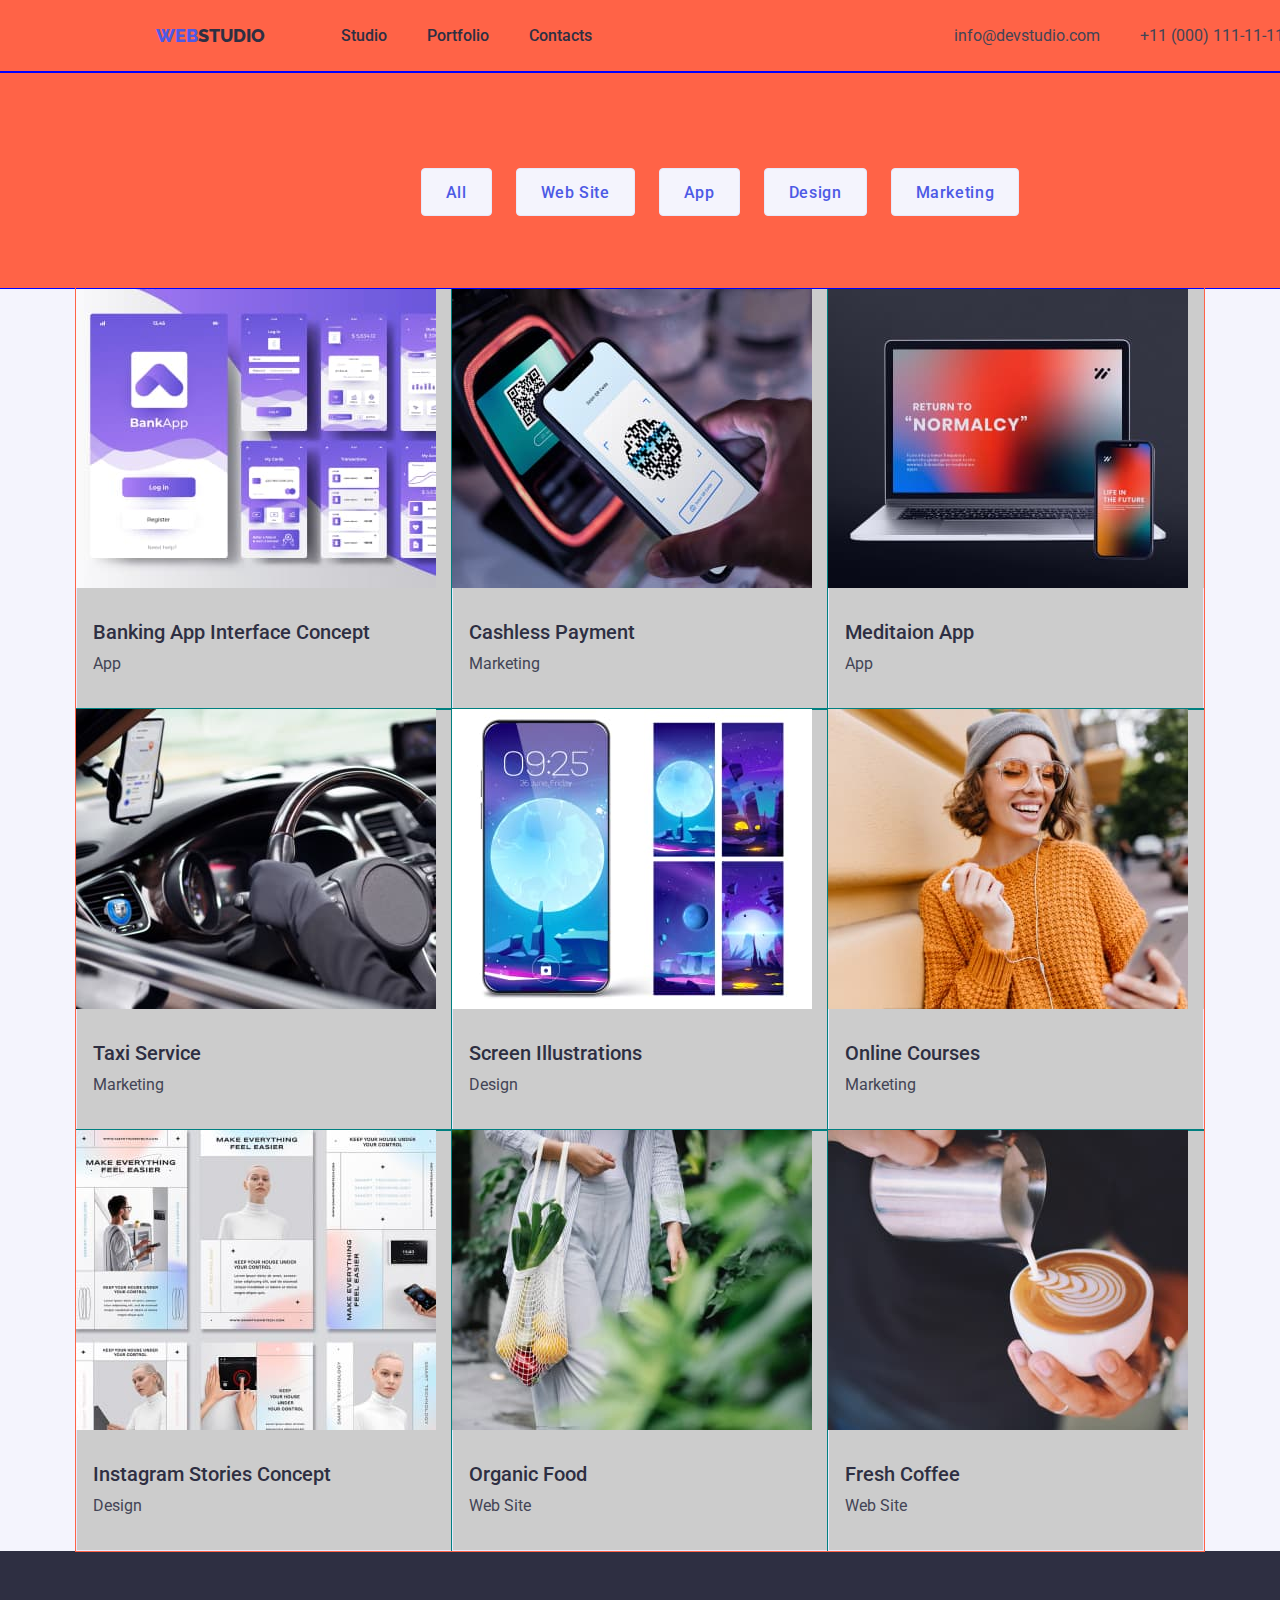
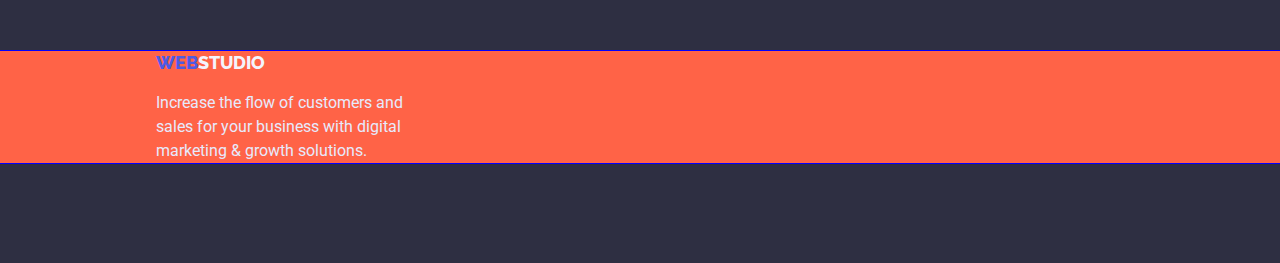
==== commit 80241d4b: "Закінчена верстка flex" ====
--- a/portfolio.html
+++ b/portfolio.html
@@ -66,62 +66,80 @@
         </div>
         
         <!-- Portfolio cards space -->
-        <!-- <div class="container-net"> -->
-            <ul class="container-net link">
+        <div class="container-c">
+            <ul class="card-set link">
                 <li class="item">
                     <img src="./images/portfolio/bank-app.jpg" alt="banking applications" width="360" height="300">
-                    <h2 class="title-third">Banking App Interface Concept</h2>
-                    <p class="small-text">App</p>
+                    <div class="card-set-description"> 
+                        <h2 class="title-third">Banking App Interface Concept</h2>
+                        <p class="small-text">App</p>
+                    </div>
                 </li>
 
                 <li class="item">
                     <img src="./images/portfolio/mobile-in-car.jpg" alt="mobile payments in the car" width="360" height="300">
-                    <h2 class="title-third">Cashless Payment</h2>
-                    <p class="small-text">Marketing</p>
+                    <div class="card-set-description">
+                        <h2 class="title-third">Cashless Payment</h2>
+                        <p class="small-text">Marketing</p>
+                    </div>
                 </li>
 
                 <li class="item">
                     <img src="./images/portfolio/laptop.jpg" alt="laptop and phone" width="360" height="300">
-                    <h2 class="title-third">Meditaion App</h2>
-                    <p class="small-text">App</p>
+                    <div class="card-set-description">
+                        <h2 class="title-third">Meditaion App</h2>
+                        <p class="small-text">App</p>
+                    </div>
                 </li>
 
                 <li class="item">
                     <img src="./images/portfolio/steering-wheel.jpg" alt="hands on the steering wheel" width="360" height="300">
-                    <h2 class="title-third">Taxi Service</h2>
-                    <p class="small-text">Marketing</p>
+                    <div class="card-set-description">
+                        <h2 class="title-third">Taxi Service</h2>
+                        <p class="small-text">Marketing</p>
+                    </div>
                 </li>
 
                 <li class="item">
                     <img src="./images/portfolio/mobile-pic.jpg" alt="pictures on the phone screen" width="360" height="300">
-                    <h2 class="title-third">Screen Illustrations</h2>
-                    <p class="small-text">Design</p>
+                    <div class="card-set-description">
+                        <h2 class="title-third">Screen Illustrations</h2>
+                        <p class="small-text">Design</p>
+                    </div>
                 </li>
                 <li class="item">
                     <img src="./images/portfolio/young-girl.jpg" alt="a girl with a phone in her hand" width="360" height="300">
-                    <h2 class="title-third">Online Courses</h2>
-                    <p class="small-text">Marketing</p>
+                    <div class="card-set-description">
+                        <h2 class="title-third">Online Courses</h2>
+                        <p class="small-text">Marketing</p>
+                    </div>
                 </li>
 
                 <li class="item">
                     <img src="./images/portfolio/portret-pic.jpg" alt="design of stories for Instagram" width="360" height="300">
-                    <h2 class="title-third">Instagram Stories Concept</h2>
-                    <p class="small-text">Design</p>
+                    <div class="card-set-description">
+                        <h2 class="title-third">Instagram Stories Concept</h2>
+                        <p class="small-text">Design</p>
+                    </div>
                 </li>
 
                 <li class="item">
                     <img src="./images/portfolio/mesh-beg.jpg" alt="food in a mesh bag" width="360" height="300">
-                    <h2 class="title-third">Organic Food</h2>
-                    <p class="small-text">Web Site</p>
+                    <div class="card-set-description">
+                        <h2 class="title-third">Organic Food</h2>
+                        <p class="small-text">Web Site</p>
+                    </div>
                 </li>
 
                 <li class="item">
                     <img src="./images/portfolio/cup-of-coffee.jpg" alt="cup of coffee in hand" width="360" height="300">
-                    <h2 class="title-third">Fresh Coffee</h2>
-                    <p class="small-text">Web Site</p>
+                    <div class="card-set-description">
+                        <h2 class="title-third">Fresh Coffee</h2>
+                        <p class="small-text">Web Site</p>
+                    </div>
                 </li>
             </ul>
-        <!-- </div> -->
+        </div>
         </section>
         
     </main>
--- a/css/styles.css
+++ b/css/styles.css
@@ -197,6 +197,9 @@
 /* ====================== BG section Colors ====================== */
 /* Page header style */
 .bg-color-h {
+    margin-left: auto;
+    margin-right: auto;
+    width: 1440px;
     padding-top: 188px;
     padding-bottom: 188px;
     margin-bottom: 120px;
@@ -204,11 +207,13 @@
 }
 
 .bg-color-f {
+    margin-left: auto;
+    margin-right: auto;
+    width: 1440px;
     padding-top: 100px;
     padding-bottom: 100px;
-    /* margin-bottom: 120px; */
+    
     background-color: var(--dark-color);
-    
 }
 
 /* BG section Our Team */
@@ -346,6 +351,9 @@
     background-color: tomato;
     outline: 1px solid blue;
 }
+.logo {
+    padding-left: 156px;
+}
 
 .logo-footer {
     padding-bottom: 16px;
@@ -429,39 +437,35 @@
 }
 
 /* ====================== Portfolio cards net ====================== */
-
-.container-net {
-    
+.container-c {
+    width: 1128px;
+    
+    margin-left: auto;
+    margin-right: auto;
+   
+    background: #ccc;
+}
+
+.card-set {
+    display: flex;
     flex-wrap: wrap;
 
-    display: flex;
-    margin-left: auto;
-    margin-right: auto;
-    margin-top: -48px;
-    /* margin-top: -48px; */
-    padding: 0px 156px;
-    width: 1440px;
-    
-
-
-    background-color: tomato;
-    outline: 1px solid blue;
-}
-
-.container-net > .item {
+    outline: 1px solid tomato;
+    padding: 0;
+    margin: 0;
+    list-style: none;
+}
+
+.card-set > .item {
+    flex-basis: calc(100%/3);
+
     outline: 1px solid teal;
-
-    flex-basis: calc(100%/3 - 24px);
-
-    
-    margin-top: 48px;
-    
-}
-
-.container-net .item:nth-child(3n+1) {
-    margin-left: 24px;
-}
-
-/* .container-net .item + .item {
-    margin-left: 24px;
-} */+}
+
+.card-set-description {
+    padding-top: 32px;
+    padding-bottom: 32px;
+    padding-left: 16px;
+    border: 1px solid #E7E9FC;
+    border-top: 0px;
+}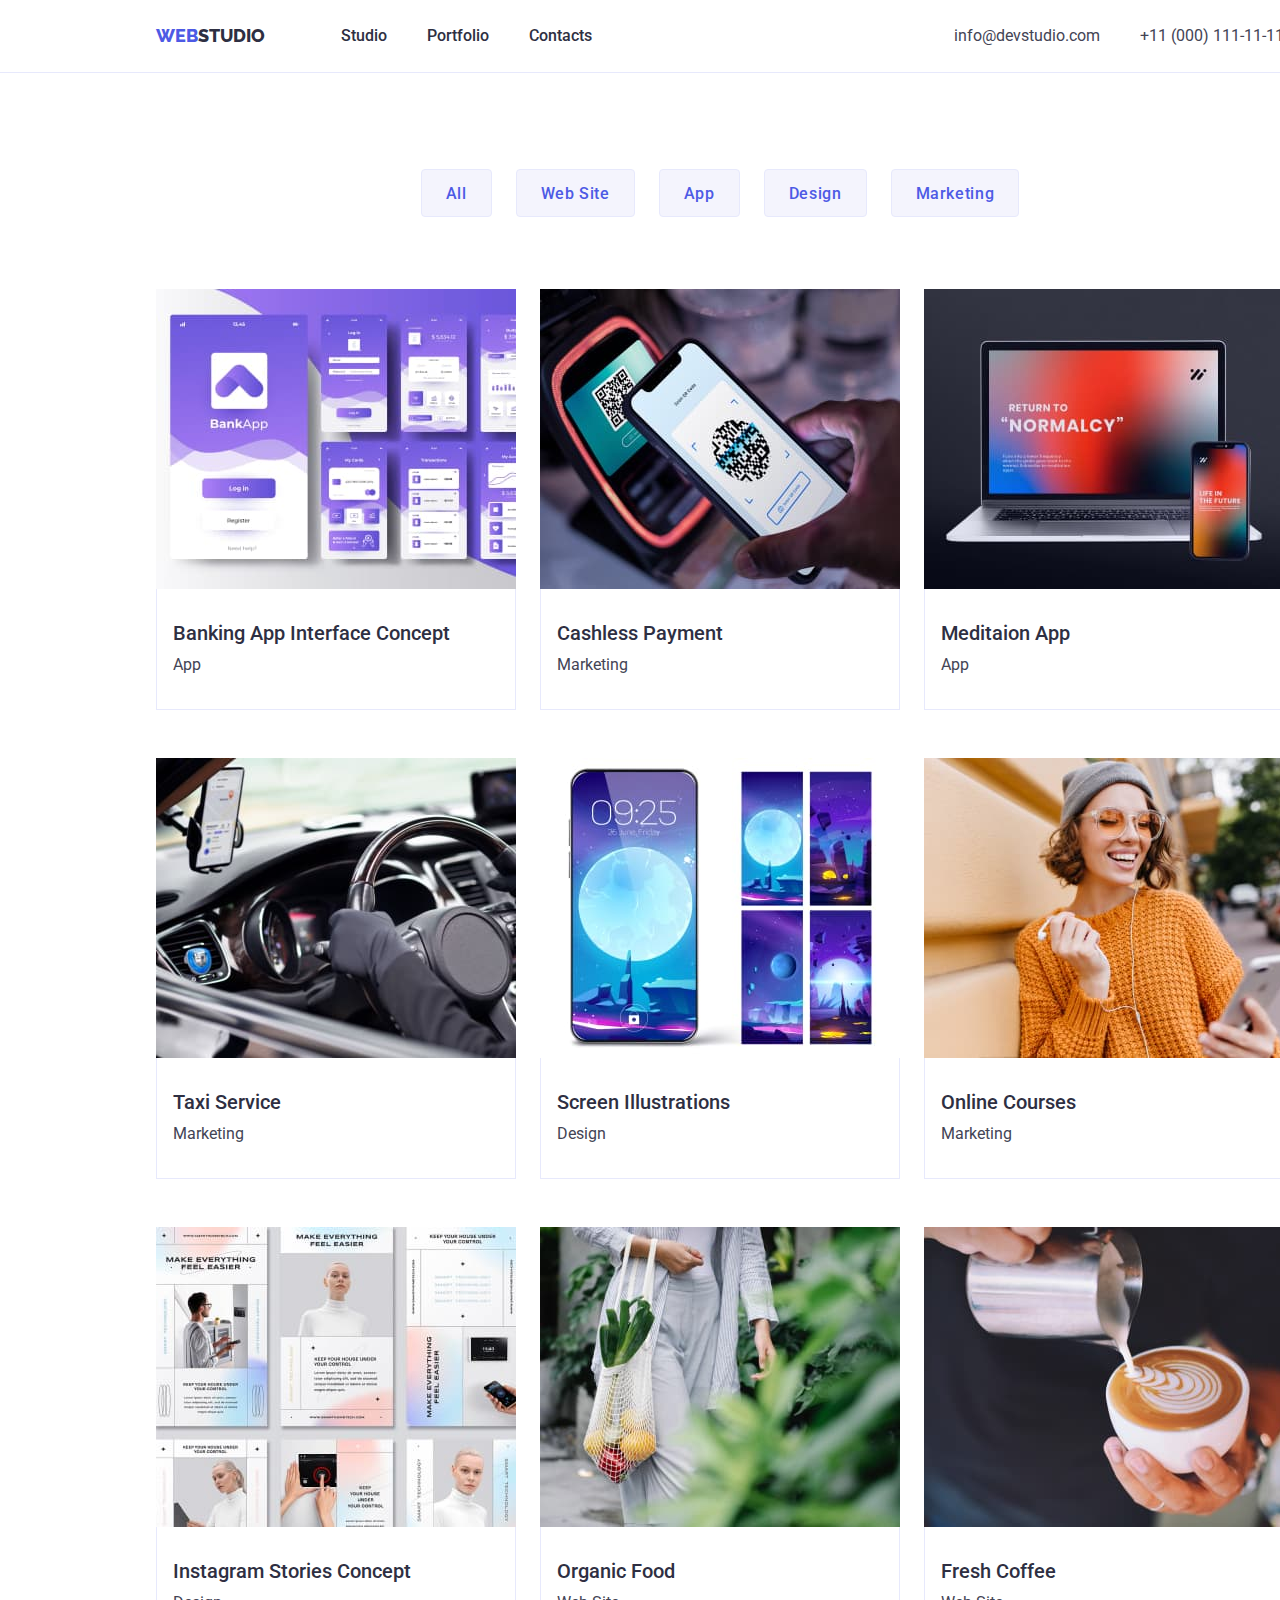
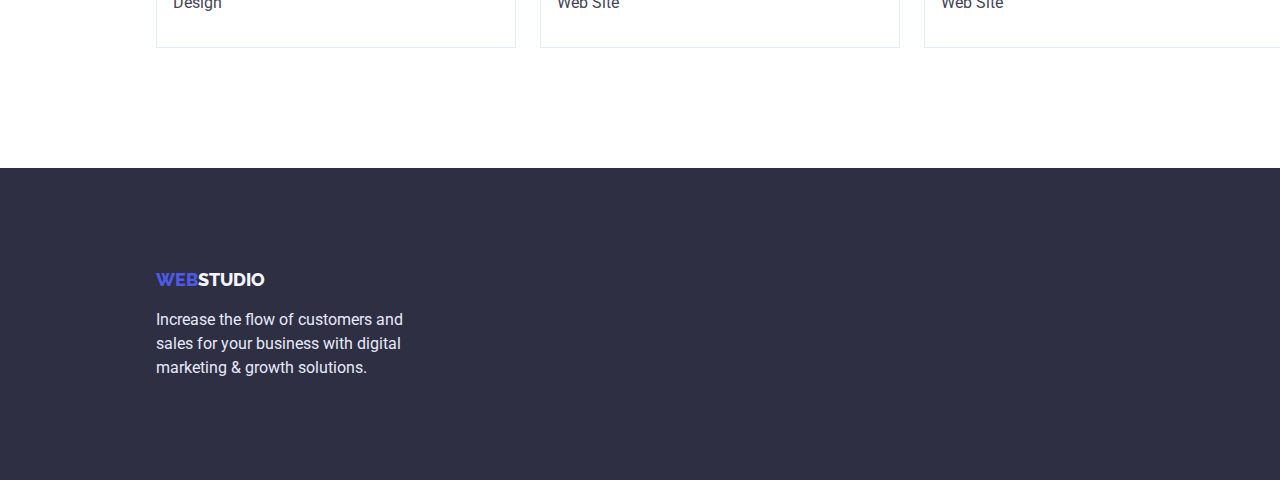
==== commit a96b47f5: "Фінальна правка синтаксису" ====
--- a/portfolio.html
+++ b/portfolio.html
@@ -47,7 +47,7 @@
             </address>
         </div >
         
-
+    </header>
     <!-- ====================== Main oraginal conten ====================== -->
     <main>
 
@@ -148,12 +148,12 @@
     <footer class="bg-color-f">
         
         <div class="container-f">
-            <vid class="logo">
+            <div class="logo">
                 <a href="./index.html" class="link"><span class="logo-web">Web</span><span class="logo-studio-f">Studio</span></a>
                 <p class="footer-text">
                     Increase the flow of customers and <br> sales for your business with digital <br> marketing & growth solutions.
                 </p>
-            </vid>
+            </div>
         </div>
           
     </footer>
--- a/css/styles.css
+++ b/css/styles.css
@@ -43,6 +43,7 @@
 
 img {
     display: block;
+    margin-right: 0px;
 }
 
 button {
@@ -73,11 +74,6 @@
     font-size: 56px;
     line-height: 1.15;    
     color: var(--hero-text-color);
-    
-
-    
-    
-    /* background-color: red; */
 }
 
 .fool-title {
@@ -148,9 +144,7 @@
     display: block;
     margin-left: auto;
     margin-right: auto;
-    /* margin-bottom: 120px; */
     padding: 16px 32px;
-
 
     font-weight: 500;
     font-size: 16px;
@@ -218,6 +212,9 @@
 
 /* BG section Our Team */
 .our-team-colors-bg {
+    width: 1440px;
+    margin-left: auto;
+    margin-right: auto;
     padding-top: 120px;
     background-color: var(--light-colors);
 }
@@ -234,13 +231,10 @@
 }
 /* ====================== Site Navigation ====================== */
 
-.site-nav .container {
-    /* display: flex; */
-    /* border-bottom: 1px solid #E7E9FC; */
-}
-
 .page-header {
-    
+    margin-left: auto;
+    margin-right: auto;
+    width: 1440px;
     background-color: var(--light-colors);
     /* border-bottom: 1px solid #E7E9FC; */
 }
@@ -251,19 +245,16 @@
     margin-right: auto;
     padding: 0px 156px;
     width: 1440px;
-    
-
-
-    background-color: tomato;
-    outline: 1px solid blue;
+   
+    background-color: #fff;
+    border-bottom: 1px solid var(--accent-color);
 }
 
 /* Main mav */
 
 .main-nav {
     display: flex;
-    align-items: center;
-    /* border-bottom: 1px solid #E7E9FC; */
+    align-items: center; 
 }
 
 .site-nav {
@@ -292,11 +283,18 @@
 }
 /* ====================== Hero ====================== */
 
-/* .hero {
-    width: 1440px;
-} */
-
 /* ====================== Section 2 Переваги ====================== */
+.container-e {
+    display: flex;
+    margin-left: auto;
+    margin-right: auto;
+    padding: 0px 156px;
+    width: 1440px;
+   
+    background-color: #fff;
+    
+}
+
 
 .invisible {
     margin-top: 0px;
@@ -314,6 +312,17 @@
 
 /* ====================== Section 3 What are we doing ====================== */
 
+.container-w {
+    display: flex;
+    margin-left: auto;
+    margin-right: auto;
+    padding: 0px 156px;
+    width: 1440px;
+   
+    background-color: #fff;
+    
+}
+
 .photo {
     display: flex;
 }
@@ -323,6 +332,16 @@
 }
 
 /* ====================== Section 4 Our Team ====================== */
+.container-t {
+    display: flex;
+    margin-left: auto;
+    margin-right: auto;
+    padding-left: 156px;
+    padding-right: 156px;
+    padding-bottom: 120px;
+    width: 1440px;
+    background-color: var(--light-colors);   
+}
 
 .team-cards {
     display: flex;
@@ -336,6 +355,7 @@
 .card-description {
     padding-top: 32px;
     padding-bottom: 32px;
+    background-color: #fff;
 }
 
 /* ====================== Footer ====================== */
@@ -345,11 +365,6 @@
     margin-left: auto;
     margin-right: auto;
     width: 1440px;
-
-
-
-    background-color: tomato;
-    outline: 1px solid blue;
 }
 .logo {
     padding-left: 156px;
@@ -364,17 +379,13 @@
 
 .adress-nav {
     margin-left: auto;
-    /* margin-right: 156px; */
+    
     display: flex;
 }
 
 .adress-nav .link:hover,
 .adress-nav .link:focus {
     color: var(--primary-brand-color);
-}
-
-.auth-nav .item {
-    /* background-color: tomato; */
 }
 
 .auth-nav {
@@ -399,11 +410,8 @@
     padding-top: 96px;
     padding-bottom: 72px;
     width: 1440px;
-
-
-
-    background-color: tomato;
-    outline: 1px solid blue;
+    
+    background-color: #fff; 
 }
 
 .btm {
@@ -438,34 +446,45 @@
 
 /* ====================== Portfolio cards net ====================== */
 .container-c {
-    width: 1128px;
-    
-    margin-left: auto;
-    margin-right: auto;
+    width: 1440px;
+    
+    padding-left: 156px;
+    padding-right: 156px;
+
+
+    margin-left: auto;
+    margin-right: auto;
+    padding-bottom: 120px;
    
-    background: #ccc;
+    background-color: #fff;
 }
 
 .card-set {
     display: flex;
     flex-wrap: wrap;
 
-    outline: 1px solid tomato;
     padding: 0;
     margin: 0;
     list-style: none;
+    margin-left: -24px;
+    margin-top: -48px;
 }
 
 .card-set > .item {
-    flex-basis: calc(100%/3);
-
-    outline: 1px solid teal;
-}
-
-.card-set-description {
+    flex-basis: calc(100% / 3 - 24px);
+}
+
+.card-set-description {    
+    width: 360px;
     padding-top: 32px;
     padding-bottom: 32px;
     padding-left: 16px;
+    
     border: 1px solid #E7E9FC;
     border-top: 0px;
+}
+
+.card-set > .item {
+    margin-left: 24px;
+    margin-top: 48px;
 }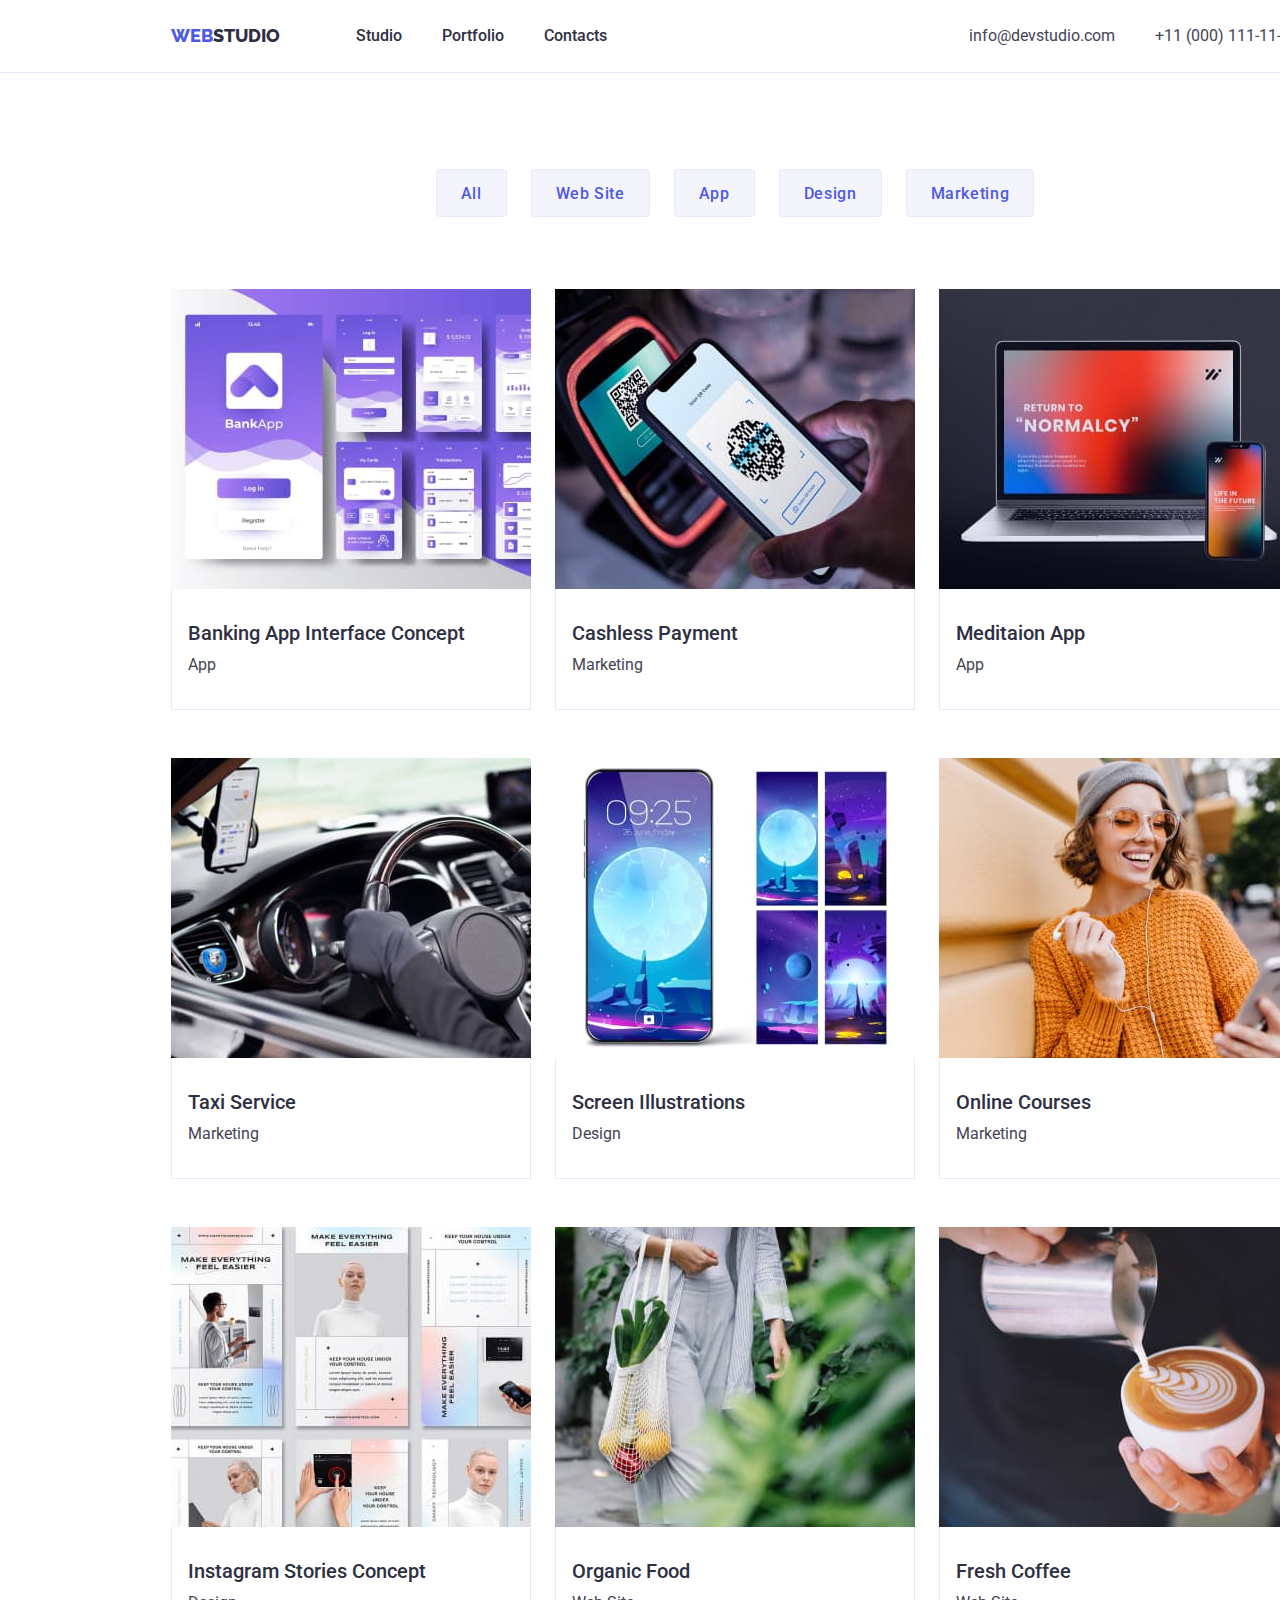
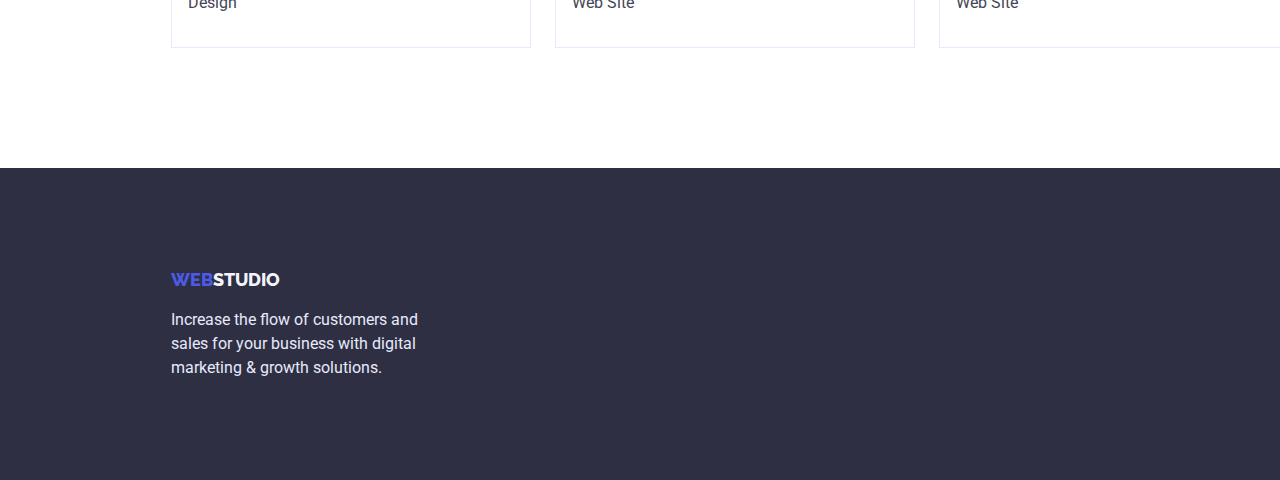
==== commit 757f9b86: "Виправлення після перевірки" ====
--- a/portfolio.html
+++ b/portfolio.html
@@ -19,10 +19,10 @@
 <body class="page">
     
     <!-- ====================== Page header! ====================== -->
-    <header class="page-header">
+    <header class="section-u h-underline">
         <!-- ====================== Main navigation ====================== -->
                   
-        <div class="main-nav container">
+        <div class="main-nav container-u">
             <nav class="main-nav">
                 <!-- ====================== logo created as a text ====================== -->
                 <a href="./index.html" class="link"><span class="logo-web">Web</span><span class="logo-studio-h">Studio</span></a>
@@ -52,103 +52,108 @@
     <main>
 
         <!-- ====================== Main section ====================== -->
-        <section>
+        <section class="section-u">
 
             <!-- ====================== Top menu filter ====================== -->
-        <div class="container-b">
-            <ul class="btm link">
-                <li class="item"><button type="button" class="button-nav button-text">All</button></li>
-                <li class="item"><button type="button" class="button-nav button-text">Web Site</button></li>
-                <li class="item"><button type="button" class="button-nav button-text">App</button></li>
-                <li class="item"><button type="button" class="button-nav button-text">Design</button></li>
-                <li class="item"><button type="button" class="button-nav button-text">Marketing</button></li>
-            </ul>
-        </div>
+        <div class="container-u element-direction">
+            <div class="b-positionong">
+                <ul class="btm link">
+                    <li class="item"><button type="button" class="button-nav button-text">All</button></li>
+                    <li class="item"><button type="button" class="button-nav button-text">Web Site</button></li>
+                    <li class="item"><button type="button" class="button-nav button-text">App</button></li>
+                    <li class="item"><button type="button" class="button-nav button-text">Design</button></li>
+                    <li class="item"><button type="button" class="button-nav button-text">Marketing</button></li>
+                </ul>
+            </div>
+        <!-- </div> -->
         
         <!-- Portfolio cards space -->
-        <div class="container-c">
-            <ul class="card-set link">
-                <li class="item">
-                    <img src="./images/portfolio/bank-app.jpg" alt="banking applications" width="360" height="300">
-                    <div class="card-set-description"> 
-                        <h2 class="title-third">Banking App Interface Concept</h2>
-                        <p class="small-text">App</p>
-                    </div>
-                </li>
 
-                <li class="item">
-                    <img src="./images/portfolio/mobile-in-car.jpg" alt="mobile payments in the car" width="360" height="300">
-                    <div class="card-set-description">
-                        <h2 class="title-third">Cashless Payment</h2>
-                        <p class="small-text">Marketing</p>
-                    </div>
-                </li>
-
-                <li class="item">
-                    <img src="./images/portfolio/laptop.jpg" alt="laptop and phone" width="360" height="300">
-                    <div class="card-set-description">
-                        <h2 class="title-third">Meditaion App</h2>
-                        <p class="small-text">App</p>
-                    </div>
-                </li>
-
-                <li class="item">
-                    <img src="./images/portfolio/steering-wheel.jpg" alt="hands on the steering wheel" width="360" height="300">
-                    <div class="card-set-description">
-                        <h2 class="title-third">Taxi Service</h2>
-                        <p class="small-text">Marketing</p>
-                    </div>
-                </li>
-
-                <li class="item">
-                    <img src="./images/portfolio/mobile-pic.jpg" alt="pictures on the phone screen" width="360" height="300">
-                    <div class="card-set-description">
-                        <h2 class="title-third">Screen Illustrations</h2>
-                        <p class="small-text">Design</p>
-                    </div>
-                </li>
-                <li class="item">
-                    <img src="./images/portfolio/young-girl.jpg" alt="a girl with a phone in her hand" width="360" height="300">
-                    <div class="card-set-description">
-                        <h2 class="title-third">Online Courses</h2>
-                        <p class="small-text">Marketing</p>
-                    </div>
-                </li>
-
-                <li class="item">
-                    <img src="./images/portfolio/portret-pic.jpg" alt="design of stories for Instagram" width="360" height="300">
-                    <div class="card-set-description">
-                        <h2 class="title-third">Instagram Stories Concept</h2>
-                        <p class="small-text">Design</p>
-                    </div>
-                </li>
-
-                <li class="item">
-                    <img src="./images/portfolio/mesh-beg.jpg" alt="food in a mesh bag" width="360" height="300">
-                    <div class="card-set-description">
-                        <h2 class="title-third">Organic Food</h2>
-                        <p class="small-text">Web Site</p>
-                    </div>
-                </li>
-
-                <li class="item">
-                    <img src="./images/portfolio/cup-of-coffee.jpg" alt="cup of coffee in hand" width="360" height="300">
-                    <div class="card-set-description">
-                        <h2 class="title-third">Fresh Coffee</h2>
-                        <p class="small-text">Web Site</p>
-                    </div>
-                </li>
-            </ul>
+        <!-- <div class="container-u"> -->
+            <div>
+                <ul class="card-set link">
+                    <li class="item">
+                        <img src="./images/portfolio/bank-app.jpg" alt="banking applications" width="360" height="300">
+                        <div class="card-set-description"> 
+                            <h2 class="title-third">Banking App Interface Concept</h2>
+                            <p class="small-text">App</p>
+                        </div>
+                    </li>
+    
+                    <li class="item">
+                        <img src="./images/portfolio/mobile-in-car.jpg" alt="mobile payments in the car" width="360" height="300">
+                        <div class="card-set-description">
+                            <h2 class="title-third">Cashless Payment</h2>
+                            <p class="small-text">Marketing</p>
+                        </div>
+                    </li>
+    
+                    <li class="item">
+                        <img src="./images/portfolio/laptop.jpg" alt="laptop and phone" width="360" height="300">
+                        <div class="card-set-description">
+                            <h2 class="title-third">Meditaion App</h2>
+                            <p class="small-text">App</p>
+                        </div>
+                    </li>
+    
+                    <li class="item">
+                        <img src="./images/portfolio/steering-wheel.jpg" alt="hands on the steering wheel" width="360" height="300">
+                        <div class="card-set-description">
+                            <h2 class="title-third">Taxi Service</h2>
+                            <p class="small-text">Marketing</p>
+                        </div>
+                    </li>
+    
+                    <li class="item">
+                        <img src="./images/portfolio/mobile-pic.jpg" alt="pictures on the phone screen" width="360" height="300">
+                        <div class="card-set-description">
+                            <h2 class="title-third">Screen Illustrations</h2>
+                            <p class="small-text">Design</p>
+                        </div>
+                    </li>
+                    <li class="item">
+                        <img src="./images/portfolio/young-girl.jpg" alt="a girl with a phone in her hand" width="360" height="300">
+                        <div class="card-set-description">
+                            <h2 class="title-third">Online Courses</h2>
+                            <p class="small-text">Marketing</p>
+                        </div>
+                    </li>
+    
+                    <li class="item">
+                        <img src="./images/portfolio/portret-pic.jpg" alt="design of stories for Instagram" width="360" height="300">
+                        <div class="card-set-description">
+                            <h2 class="title-third">Instagram Stories Concept</h2>
+                            <p class="small-text">Design</p>
+                        </div>
+                    </li>
+    
+                    <li class="item">
+                        <img src="./images/portfolio/mesh-beg.jpg" alt="food in a mesh bag" width="360" height="300">
+                        <div class="card-set-description">
+                            <h2 class="title-third">Organic Food</h2>
+                            <p class="small-text">Web Site</p>
+                        </div>
+                    </li>
+    
+                    <li class="item">
+                        <img src="./images/portfolio/cup-of-coffee.jpg" alt="cup of coffee in hand" width="360" height="300">
+                        <div class="card-set-description">
+                            <h2 class="title-third">Fresh Coffee</h2>
+                            <p class="small-text">Web Site</p>
+                        </div>
+                    </li>
+                </ul>
+            </div>
         </div>
         </section>
         
     </main>
 
     <!-- ====================== Page footer! ====================== -->
-    <footer class="bg-color-f">
+    <footer class="section-u bg-color-f">
         
-        <div class="container-f">
-            <div class="logo">
+        <div class="container-u">
+            <div class="logo-f-size">
                 <a href="./index.html" class="link"><span class="logo-web">Web</span><span class="logo-studio-f">Studio</span></a>
                 <p class="footer-text">
                     Increase the flow of customers and <br> sales for your business with digital <br> marketing & growth solutions.
--- a/css/styles.css
+++ b/css/styles.css
@@ -12,9 +12,10 @@
     --accent-color: #E7E9FC;
     --light-colors: #F4F4FD;
     
-}
-
-/* ====================== Body global stylea ====================== */
+    --space-under-section: 120px;
+}
+
+/* ====================== Body global stylea! ====================== */
 html {
     box-sizing: border-box;
 }
@@ -55,9 +56,7 @@
     padding-bottom: 120px;
 }
 
-.section-title-center {
-    text-align: center;
-}
+
 /* ====================== Text Guide ====================== */
 
 /* Global main paramrters for text */
@@ -71,6 +70,7 @@
     
     margin-top: 0px;
     margin-bottom: 0px;
+    text-align: center;
     font-size: 56px;
     line-height: 1.15;    
     color: var(--hero-text-color);
@@ -82,7 +82,7 @@
 
 /* H2 style */
 .title-second {
-    
+    text-align: center;
     padding-bottom: 72px;
 
     font-size: 36px;
@@ -127,6 +127,32 @@
 
 }
 
+/* ====================== Universal Container ====================== */
+
+.container-u {
+    margin-left: auto;
+    margin-right: auto;
+    width: 1158px; 
+    padding-left: 15px;
+    padding-right: 15px;
+
+    display: flex;
+    /* justify-content: center; */
+
+    /* background-color: tomato; */
+    /* outline: 1px solid teal; */
+}
+
+.section-u {
+    padding-left: 156px;
+    padding-right: 156px;
+    /* padding-top: 0px; */
+    /* padding-bottom: 120px; */
+}
+
+.h-underline {
+    border-bottom: 1px solid var(--accent-color);
+}
 /* ====================== main page hero button ====================== */
 
 /* Button text style */
@@ -187,13 +213,16 @@
     text-transform: uppercase;
 }
 
-
+.logo-f-size {
+    padding-top: 100px;
+    padding-bottom: 100px;
+}
 /* ====================== BG section Colors ====================== */
 /* Page header style */
 .bg-color-h {
     margin-left: auto;
     margin-right: auto;
-    width: 1440px;
+    /* width: 1440px; */
     padding-top: 188px;
     padding-bottom: 188px;
     margin-bottom: 120px;
@@ -201,21 +230,21 @@
 }
 
 .bg-color-f {
-    margin-left: auto;
+    /* margin-left: auto;
     margin-right: auto;
     width: 1440px;
     padding-top: 100px;
-    padding-bottom: 100px;
+    padding-bottom: 100px; */
     
     background-color: var(--dark-color);
 }
 
 /* BG section Our Team */
 .our-team-colors-bg {
-    width: 1440px;
-    margin-left: auto;
-    margin-right: auto;
-    padding-top: 120px;
+    /* width: 1440px;
+    margin-left: auto;
+    margin-right: auto;
+    padding-top: 120px; */
     background-color: var(--light-colors);
 }
 
@@ -231,13 +260,12 @@
 }
 /* ====================== Site Navigation ====================== */
 
-.page-header {
+/* .page-header {
     margin-left: auto;
     margin-right: auto;
     width: 1440px;
     background-color: var(--light-colors);
-    /* border-bottom: 1px solid #E7E9FC; */
-}
+} */
 
 .container {
     display: flex;
@@ -295,7 +323,6 @@
     
 }
 
-
 .invisible {
     margin-top: 0px;
     margin-bottom: 0px;
@@ -303,7 +330,7 @@
 
 .privileges {
     display: flex;
-    /* margin-bottom: 120px; */
+    padding-bottom: var(--space-under-section);
 }
 
 .privileges .item + .item {
@@ -312,7 +339,7 @@
 
 /* ====================== Section 3 What are we doing ====================== */
 
-.container-w {
+/* .container-w {
     display: flex;
     margin-left: auto;
     margin-right: auto;
@@ -321,10 +348,11 @@
    
     background-color: #fff;
     
-}
+} */
 
 .photo {
     display: flex;
+    padding-bottom: var(--space-under-section);
 }
 
 .photo .item + .item {
@@ -332,7 +360,7 @@
 }
 
 /* ====================== Section 4 Our Team ====================== */
-.container-t {
+/* .container-t {
     display: flex;
     margin-left: auto;
     margin-right: auto;
@@ -340,11 +368,13 @@
     padding-right: 156px;
     padding-bottom: 120px;
     width: 1440px;
-    background-color: var(--light-colors);   
-}
+    background-color: var(--light-colors);    
+} */
 
 .team-cards {
-    display: flex;
+    text-align: center;
+    display: flex;
+    padding-bottom: var(--space-under-section);
 }
 
 .team-cards .item + .item {
@@ -360,15 +390,16 @@
 
 /* ====================== Footer ====================== */
 
-.container-f {
-    display: flex;
-    margin-left: auto;
-    margin-right: auto;
-    width: 1440px;
-}
-.logo {
+/* .container-f {
+    display: flex;
+    margin-left: auto;
+    margin-right: auto;
+    width: 1440px;
+} */
+
+/* .logo {
     padding-left: 156px;
-}
+} */
 
 .logo-footer {
     padding-bottom: 16px;
@@ -379,7 +410,6 @@
 
 .adress-nav {
     margin-left: auto;
-    
     display: flex;
 }
 
@@ -402,16 +432,19 @@
 }
 /* ====================== Portfolio button menu navigation ====================== */
 
-.container-b {
-    display: flex;
-    margin-left: auto;
-    margin-right: auto;
+.element-direction {
+    flex-direction: column;
+}
+
+.b-positionong {
+    /* display: flex; */
+    /* margin-left: auto; */
+    /* margin-right: auto; */
     justify-content: center;
     padding-top: 96px;
     padding-bottom: 72px;
-    width: 1440px;
-    
-    background-color: #fff; 
+    /* width: 1440px; */
+    /* background-color: #fff;  */
 }
 
 .btm {
@@ -463,8 +496,9 @@
     display: flex;
     flex-wrap: wrap;
 
-    padding: 0;
-    margin: 0;
+    /* padding: 0;
+        margin: 0; */
+    padding-bottom: var(--space-under-section);
     list-style: none;
     margin-left: -24px;
     margin-top: -48px;
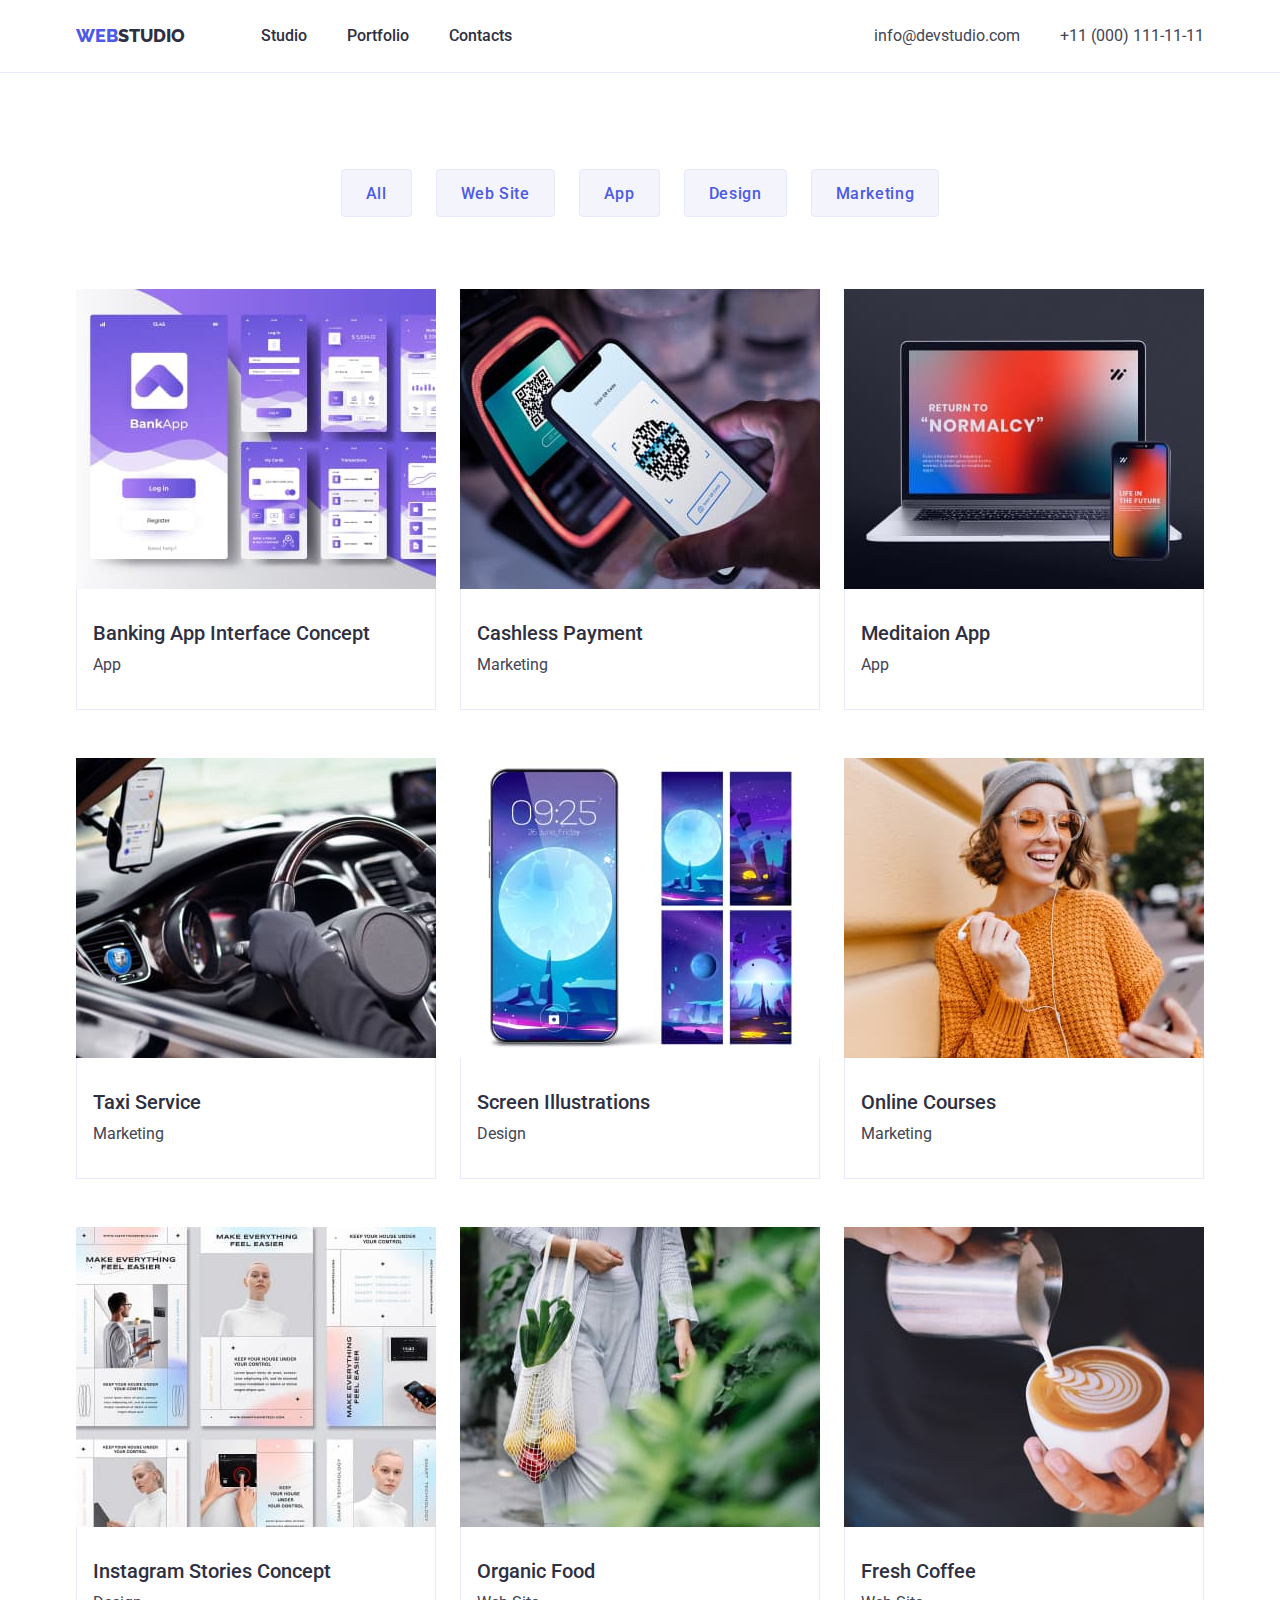
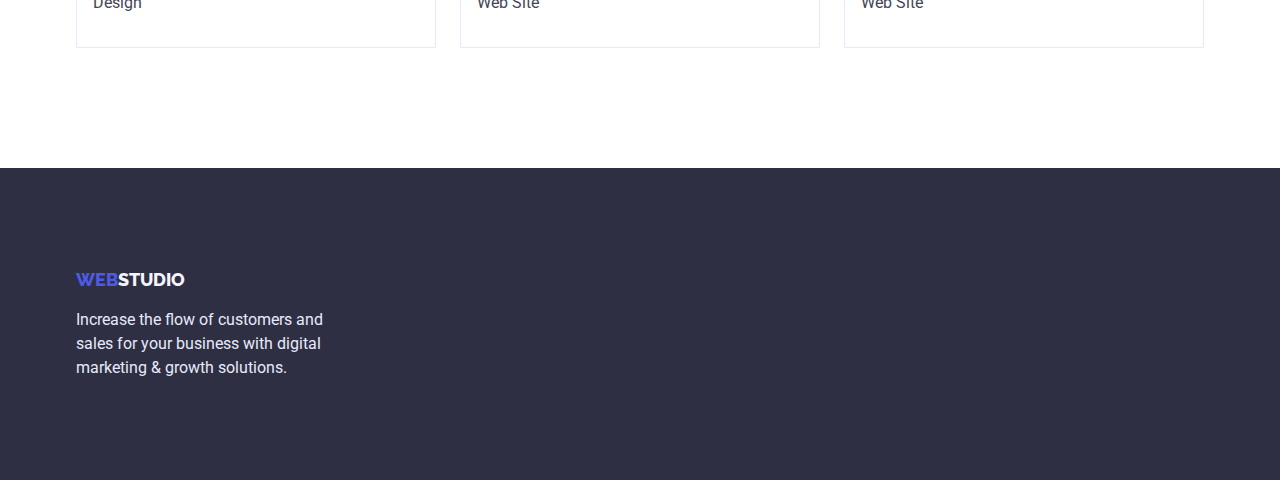
==== commit 418f8ce6: "Виправлення після зауважень другий раз" ====
--- a/portfolio.html
+++ b/portfolio.html
@@ -16,10 +16,10 @@
     <link rel="stylesheet" href="./css/styles.css">
 </head>
 
-<body class="page">
+<body>
     
     <!-- ====================== Page header! ====================== -->
-    <header class="section-u h-underline">
+    <header class="h-underline">
         <!-- ====================== Main navigation ====================== -->
                   
         <div class="main-nav container-u">
@@ -52,7 +52,7 @@
     <main>
 
         <!-- ====================== Main section ====================== -->
-        <section class="section-u">
+        <section class="portfolio-section">
 
             <!-- ====================== Top menu filter ====================== -->
         <div class="container-u element-direction">
@@ -65,11 +65,9 @@
                     <li class="item"><button type="button" class="button-nav button-text">Marketing</button></li>
                 </ul>
             </div>
-        <!-- </div> -->
-        
+                
         <!-- Portfolio cards space -->
 
-        <!-- <div class="container-u"> -->
             <div>
                 <ul class="card-set link">
                     <li class="item">
@@ -150,7 +148,7 @@
     </main>
 
     <!-- ====================== Page footer! ====================== -->
-    <footer class="section-u bg-color-f">
+    <footer class="section-f-double-pad bg-color-f">
         
         <div class="container-u">
             <div class="logo-f-size">
--- a/css/styles.css
+++ b/css/styles.css
@@ -51,12 +51,6 @@
     cursor: pointer;
 }
 
-.section {
-    padding-top: 0px;
-    padding-bottom: 120px;
-}
-
-
 /* ====================== Text Guide ====================== */
 
 /* Global main paramrters for text */
@@ -77,13 +71,13 @@
 }
 
 .fool-title {
-    padding-bottom: 48px;
+    margin-bottom: 48px;
 }
 
 /* H2 style */
 .title-second {
     text-align: center;
-    padding-bottom: 72px;
+    margin-bottom: 72px;
 
     font-size: 36px;
     line-height: 1.11;
@@ -136,18 +130,26 @@
     padding-left: 15px;
     padding-right: 15px;
 
-    display: flex;
-    /* justify-content: center; */
-
-    /* background-color: tomato; */
-    /* outline: 1px solid teal; */
-}
-
-.section-u {
-    padding-left: 156px;
-    padding-right: 156px;
-    /* padding-top: 0px; */
-    /* padding-bottom: 120px; */
+    display: flex;  
+}
+
+.section-singl-pad {
+    padding-top: 120px;   
+}
+
+.section-double-pad {
+    padding-top: 120px;
+    padding-bottom: 120px;
+}
+
+.section-f-double-pad {
+    padding-top: 100px;
+    padding-bottom: 100px;
+}
+
+.portfolio-section {
+    padding-top: 96px;
+    padding-bottom: 120px;
 }
 
 .h-underline {
@@ -213,39 +215,25 @@
     text-transform: uppercase;
 }
 
-.logo-f-size {
-    padding-top: 100px;
-    padding-bottom: 100px;
-}
 /* ====================== BG section Colors ====================== */
 /* Page header style */
 .bg-color-h {
     margin-left: auto;
     margin-right: auto;
-    /* width: 1440px; */
+    
     padding-top: 188px;
     padding-bottom: 188px;
-    margin-bottom: 120px;
+    
     background-color: var(--dark-color);
 }
 
-.bg-color-f {
-    /* margin-left: auto;
-    margin-right: auto;
-    width: 1440px;
-    padding-top: 100px;
-    padding-bottom: 100px; */
-    
+.bg-color-f {      
     background-color: var(--dark-color);
 }
 
 /* BG section Our Team */
 .our-team-colors-bg {
-    /* width: 1440px;
-    margin-left: auto;
-    margin-right: auto;
-    padding-top: 120px; */
-    background-color: var(--light-colors);
+     background-color: var(--light-colors);
 }
 
 
@@ -260,13 +248,6 @@
 }
 /* ====================== Site Navigation ====================== */
 
-/* .page-header {
-    margin-left: auto;
-    margin-right: auto;
-    width: 1440px;
-    background-color: var(--light-colors);
-} */
-
 .container {
     display: flex;
     margin-left: auto;
@@ -330,7 +311,6 @@
 
 .privileges {
     display: flex;
-    padding-bottom: var(--space-under-section);
 }
 
 .privileges .item + .item {
@@ -339,20 +319,8 @@
 
 /* ====================== Section 3 What are we doing ====================== */
 
-/* .container-w {
-    display: flex;
-    margin-left: auto;
-    margin-right: auto;
-    padding: 0px 156px;
-    width: 1440px;
-   
-    background-color: #fff;
-    
-} */
-
 .photo {
     display: flex;
-    padding-bottom: var(--space-under-section);
 }
 
 .photo .item + .item {
@@ -360,21 +328,11 @@
 }
 
 /* ====================== Section 4 Our Team ====================== */
-/* .container-t {
-    display: flex;
-    margin-left: auto;
-    margin-right: auto;
-    padding-left: 156px;
-    padding-right: 156px;
-    padding-bottom: 120px;
-    width: 1440px;
-    background-color: var(--light-colors);    
-} */
 
 .team-cards {
     text-align: center;
     display: flex;
-    padding-bottom: var(--space-under-section);
+   
 }
 
 .team-cards .item + .item {
@@ -390,17 +348,6 @@
 
 /* ====================== Footer ====================== */
 
-/* .container-f {
-    display: flex;
-    margin-left: auto;
-    margin-right: auto;
-    width: 1440px;
-} */
-
-/* .logo {
-    padding-left: 156px;
-} */
-
 .logo-footer {
     padding-bottom: 16px;
     display: block;
@@ -437,14 +384,8 @@
 }
 
 .b-positionong {
-    /* display: flex; */
-    /* margin-left: auto; */
-    /* margin-right: auto; */
     justify-content: center;
-    padding-top: 96px;
-    padding-bottom: 72px;
-    /* width: 1440px; */
-    /* background-color: #fff;  */
+    margin-bottom: 72px;
 }
 
 .btm {
@@ -478,27 +419,11 @@
 }
 
 /* ====================== Portfolio cards net ====================== */
-.container-c {
-    width: 1440px;
-    
-    padding-left: 156px;
-    padding-right: 156px;
-
-
-    margin-left: auto;
-    margin-right: auto;
-    padding-bottom: 120px;
-   
-    background-color: #fff;
-}
 
 .card-set {
     display: flex;
     flex-wrap: wrap;
 
-    /* padding: 0;
-        margin: 0; */
-    padding-bottom: var(--space-under-section);
     list-style: none;
     margin-left: -24px;
     margin-top: -48px;
